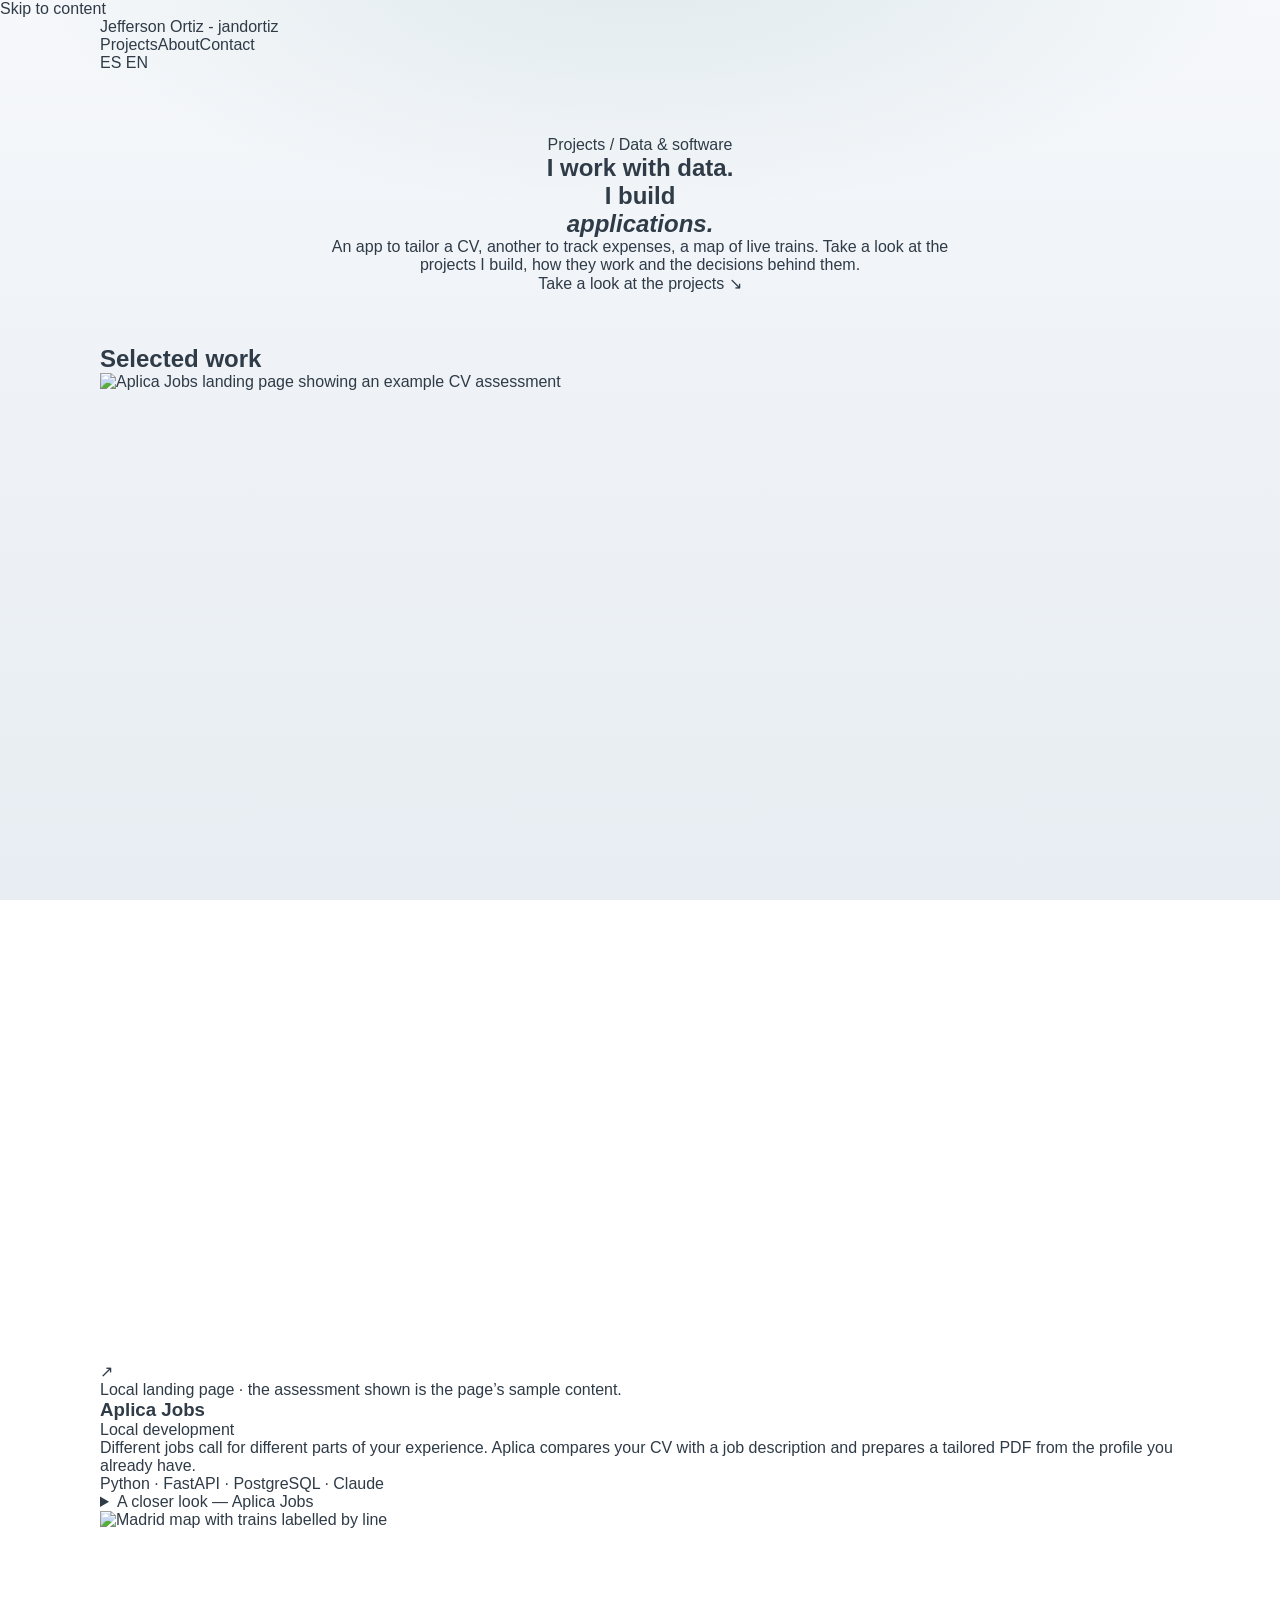
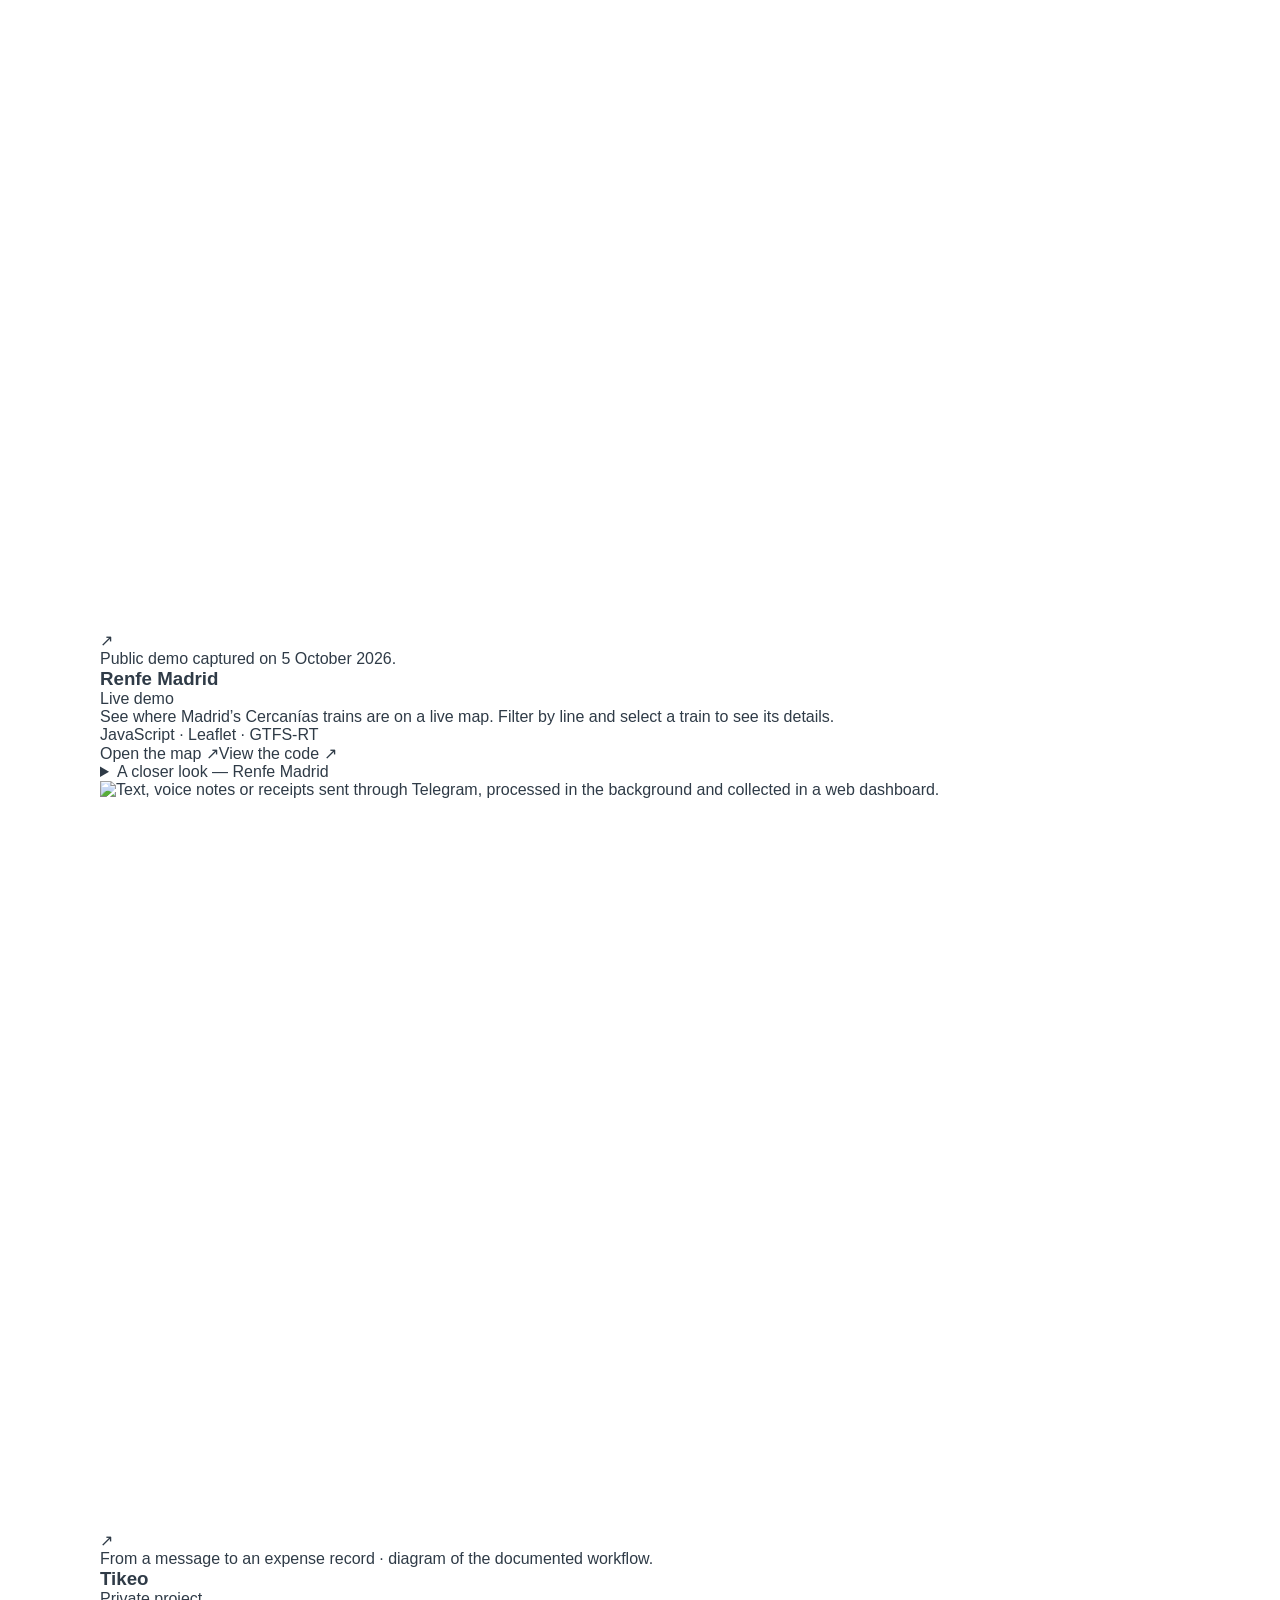
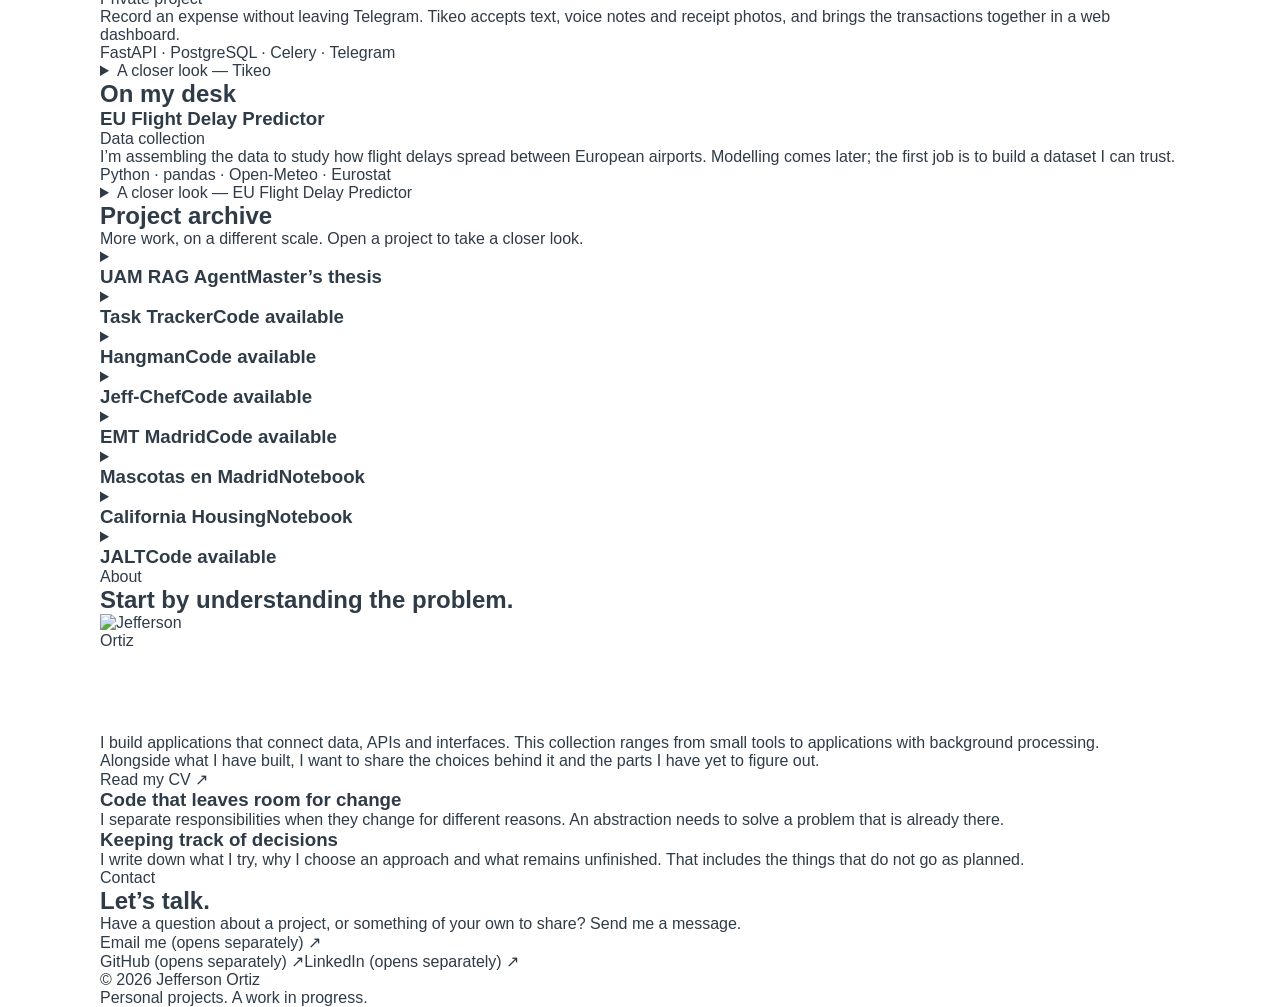
==== en/index.html @ cb9efd1f "feat: web page english version." ====
<!doctype html>
<!-- Generated by _portfolio/build.py. Edit _portfolio/content and templates. -->
<html lang="en" data-theme="light">
<head>
  <meta charset="utf-8">
  <meta name="viewport" content="width=device-width,initial-scale=1">
  <title>jandortiz — Data &amp; software</title>
  <meta name="description" content="Applications, data analysis and projects by Jefferson Ortiz. What they do, how they are built, and what is still in progress.">
  <link rel="canonical" href="https://jandortiz.com/en/">
  <link rel="alternate" hreflang="es" href="https://jandortiz.com/">
  <link rel="alternate" hreflang="en" href="https://jandortiz.com/en/">
  <link rel="alternate" hreflang="x-default" href="https://jandortiz.com/">
  <meta property="og:type" content="website">
  <meta property="og:site_name" content="Jefferson Ortiz">
  <meta property="og:title" content="Jefferson Ortiz — Data &amp; software">
  <meta property="og:description" content="Applications, data analysis and projects by Jefferson Ortiz. What they do, how they are built, and what is still in progress.">
  <meta property="og:url" content="https://jandortiz.com/en/">
  <meta property="og:locale" content="en_GB">
  <meta property="og:locale:alternate" content="es_ES">
  <meta property="og:image" content="https://jandortiz.com/imgs/social-preview.jpg">
  <meta property="og:image:width" content="1200">
  <meta property="og:image:height" content="630">
  <meta property="og:image:alt" content="Jefferson Ortiz — Data &amp; software">
  <meta name="twitter:card" content="summary_large_image">
  <script src="/js/theme.js"></script>
  <link rel="preload" href="/fonts/schibsted-grotesk-latin.woff2" as="font" type="font/woff2" crossorigin>
  <link rel="stylesheet" href="/css/styles.css">
  <link rel="icon" href="/imgs/favicon.svg" type="image/svg+xml">
  <script type="module" src="/js/main.js"></script>
</head>
<body id="top">
  <a class="skip-link" href="#main">Skip to content</a>
  <header class="site-header wrap">
    <a class="wordmark" href="/en/">Jefferson Ortiz <span class="wordmark-alias"><span class="wordmark-separator" aria-hidden="true">- </span>jandortiz</span></a>
    <nav class="site-nav" aria-label="Main navigation">
      <a href="#projects">Projects</a><a href="#about">About</a><a href="#contact">Contact</a>
    </nav>
    <div class="utilities">
      <nav class="language" aria-label="Language">
        <a href="/#top" lang="es" hreflang="es" aria-label="Español" data-language>ES</a>
        <a href="/en/#top" lang="en" hreflang="en" aria-label="English" aria-current="page">EN</a>
      </nav>
      <button class="theme-toggle" type="button" data-theme-toggle data-light-label="Switch to light mode" data-dark-label="Switch to dark mode" aria-label="Switch to dark mode" hidden>
        <svg class="moon" viewBox="0 0 24 24" fill="none" stroke="currentColor" stroke-width="1.5" aria-hidden="true"><path d="M20.5 14A9 9 0 0 1 10 3.5 9 9 0 1 0 20.5 14Z"/></svg>
        <svg class="sun" viewBox="0 0 24 24" fill="none" stroke="currentColor" stroke-width="1.5" aria-hidden="true"><circle cx="12" cy="12" r="4"/><path d="M12 2v2m0 16v2M2 12h2m16 0h2M5 5l1.5 1.5m11 11L19 19M5 19l1.5-1.5m11-11L19 5"/></svg>
      </button>
    </div>
  </header>
  <main id="main" class="wrap">
    <section class="hero" aria-labelledby="intro-title">
      <div><p class="eyebrow">Projects / Data &amp; software</p><h1 id="intro-title">I work with data.<br>I build<br><em>applications.</em></h1></div>
      <div class="hero-note"><p>An app to tailor a CV, another to track expenses, a map of live trains. Take a look at the projects I build, how they work and the decisions behind them.</p><a class="text-link" href="#projects">Take a look at the projects <span class="arrow" aria-hidden="true">↘</span></a></div>
    </section>
    <section id="projects" aria-labelledby="projects-title">
      <div class="section-bar">
        <h2 id="projects-title">Selected work</h2>
        <div class="filter-area">
          <div class="filters" data-filters role="group" aria-label="Filter projects" hidden>
<button type="button" data-filter="all" aria-pressed="true">All</button><button type="button" data-filter="data" aria-pressed="false">Data</button><button type="button" data-filter="apps" aria-pressed="false">Apps</button><button type="button" data-filter="ai" aria-pressed="false">AI</button>          </div>
          <span class="result-count" data-result-count data-singular="project" data-plural="projects" role="status" hidden></span>
        </div>
      </div>
      <div data-project-group class="project-grid">
<article class="project" id="aplica" data-project data-categories="apps ai">
  <figure>
    <a class="project-image" href="/imgs/projects/aplica.jpg" data-gallery data-alt="Aplica Jobs landing page showing an example CV assessment" data-caption="Local landing page · the assessment shown is the page’s sample content." aria-label="Enlarge image of Aplica Jobs">
      <img src="/imgs/projects/aplica.jpg" alt="Aplica Jobs landing page showing an example CV assessment" width="1440" height="989" fetchpriority="high" decoding="async">
      <span class="zoom-mark" aria-hidden="true">↗</span>
    </a>
    <figcaption>Local landing page · the assessment shown is the page’s sample content.</figcaption>
  </figure>
  <div class="project-copy">
    <div class="project-heading">
      <h3>Aplica Jobs</h3>
      <span class="status">Local development</span>
    </div>
    <p class="project-description">Different jobs call for different parts of your experience. Aplica compares your CV with a job description and prepares a tailored PDF from the profile you already have.</p>
    <p class="stack">Python · FastAPI · PostgreSQL · Claude</p>
    <details>
      <summary>A closer look<span class="sr-only"> — Aplica Jobs</span></summary>
      <h4>From job description to PDF</h4>
      <p>A saved profile carries over between applications. The app checks it against a job description, then uses Celery and ReportLab to generate the document in the background.</p>
      <h4>A deliberate choice</h4>
      <p>Code applies rules to the model’s assessment of the match. The final assessment is not left entirely to the language model.</p>
      <h4>Where it stands</h4>
      <p>It runs locally. Job descriptions are pasted as text, and there is no payment system or public demo yet. The images show the landing page and its examples, not a real application.</p>
      <a class="text-link" href="/imgs/projects/aplica-process.jpg" data-gallery data-alt="Landing page section explaining Aplica’s three steps" data-caption="How it works · a capture of the local landing page, not a backend run.">View another image <span aria-hidden="true">↗</span></a>
    </details>
  </div>
</article>
<article class="project" id="renfe" data-project data-categories="apps data">
  <figure>
    <a class="project-image" href="/imgs/projects/renfe.jpg" data-gallery data-alt="Madrid map with trains labelled by line" data-caption="Public demo captured on 5 October 2026." aria-label="Enlarge image of Renfe Madrid">
      <img src="/imgs/projects/renfe.jpg" alt="Madrid map with trains labelled by line" width="1280" height="720" loading="lazy" decoding="async">
      <span class="zoom-mark" aria-hidden="true">↗</span>
    </a>
    <figcaption>Public demo captured on 5 October 2026.</figcaption>
  </figure>
  <div class="project-copy">
    <div class="project-heading">
      <h3>Renfe Madrid</h3>
      <span class="status">Live demo</span>
    </div>
    <p class="project-description">See where Madrid’s Cercanías trains are on a live map. Filter by line and select a train to see its details.</p>
    <p class="stack">JavaScript · Leaflet · GTFS-RT</p>
    <div class="project-links">
<a href="https://renfe-madrid.jandortiz.com/" target="_blank" rel="noopener noreferrer">Open the map <span aria-hidden="true">↗</span></a><a href="https://github.com/jandortiz/renfe-trains-madrid" target="_blank" rel="noopener noreferrer">View the code <span aria-hidden="true">↗</span></a>    </div>
    <details>
      <summary>A closer look<span class="sr-only"> — Renfe Madrid</span></summary>
      <h4>From feed to map</h4>
      <p>RENFE’s data becomes markers on an OpenStreetMap map. Proxy functions sit between the browser and the train feeds.</p>
      <h4>What it depends on</h4>
      <p>The map relies on RENFE’s data service. It does not plan routes or replace the operator’s travel updates.</p>
    </details>
  </div>
</article>
<article class="project project--wide" id="tikeo" data-project data-categories="apps ai">
  <figure>
    <a class="project-image" href="/imgs/projects/tikeo-en.svg" data-gallery data-alt="Text, voice notes or receipts sent through Telegram, processed in the background and collected in a web dashboard." data-caption="From a message to an expense record · diagram of the documented workflow." aria-label="Enlarge image of Tikeo">
      <img src="/imgs/projects/tikeo-en.svg" alt="Text, voice notes or receipts sent through Telegram, processed in the background and collected in a web dashboard." width="1200" height="750" loading="lazy" decoding="async">
      <span class="zoom-mark" aria-hidden="true">↗</span>
    </a>
    <figcaption>From a message to an expense record · diagram of the documented workflow.</figcaption>
  </figure>
  <div class="project-copy">
    <div class="project-heading">
      <h3>Tikeo</h3>
      <span class="status">Private project</span>
    </div>
    <p class="project-description">Record an expense without leaving Telegram. Tikeo accepts text, voice notes and receipt photos, and brings the transactions together in a web dashboard.</p>
    <p class="stack">FastAPI · PostgreSQL · Celery · Telegram</p>
    <details>
      <summary>A closer look<span class="sr-only"> — Tikeo</span></summary>
      <h4>Different inputs, one record</h4>
      <p>Voice transcription and receipt reading run as background tasks. Transactions are stored in PostgreSQL and displayed in the dashboard.</p>
      <h4>Documented scope</h4>
      <p>The code is private. Expense recording and the dashboard are documented as implemented. Budgets, subscription detection and weekly reports were dropped from the scope.</p>
    </details>
  </div>
</article>
      </div>
      <section class="collection" data-project-group aria-labelledby="ongoing-title">
        <div class="section-bar"><h2 id="ongoing-title">On my desk</h2></div>
        <div class="collection-grid collection-grid--ongoing" >
<article class="project project--small" id="flight-delay" data-project data-categories="data ai">
  <div class="project-copy">
    <div class="project-heading">
      <h3>EU Flight Delay Predictor</h3>
      <span class="status">Data collection</span>
    </div>
    <p class="project-description">I’m assembling the data to study how flight delays spread between European airports. Modelling comes later; the first job is to build a dataset I can trust.</p>
    <p class="stack">Python · pandas · Open-Meteo · Eurostat</p>
    <details>
      <summary>A closer look<span class="sr-only"> — EU Flight Delay Predictor</span></summary>
      <h4>What exists today</h4>
      <p>Weather and passenger data are available, with validation still in progress. The flight data has not been acquired yet.</p>
      <h4>The question ahead</h4>
      <p>The aim is to compare tabular models with a Transformer that can use the context of other flights. There is no trained model, API or dashboard yet.</p>
    </details>
  </div>
</article>
        </div>
      </section>
      <section class="collection" data-project-group aria-labelledby="other-title">
        <div class="section-bar"><h2 id="other-title">Project archive</h2></div>
<p class="archive-intro">More work, on a different scale. Open a project to take a closer look.</p>        <div class="archive-list" data-archive>
<article class="project archive-project" id="uam-rag" data-project data-archive-project data-categories="ai data">
  <details>
    <summary><h3><span data-project-name>UAM RAG Agent</span><span class="status">Master’s thesis</span></h3></summary>
    <div class="archive-content">
      <p class="project-description">A way to ask questions about course material without opening every document. For my master’s thesis, I connected vector search to a language model.</p>
      <p class="stack">LlamaIndex · MongoDB · Groq · Streamlit</p>
      <div class="project-links"><a href="https://github.com/jandortiz/uam-rag-agent" target="_blank" rel="noopener noreferrer">Explore the repository <span aria-hidden="true">↗</span><span class="sr-only"> (opens separately)</span></a></div>
<h4>Giving the answer some context</h4><p>The question becomes a vector. MongoDB retrieves ten excerpts from the course materials, and Groq uses them as context for the answer.</p><h4>What you can inspect</h4><p>The repository includes the implementation and the Streamlit interface. The hosted demo failed to start when checked on 5 October 2026, so I have included a diagram and linked to the code.</p><a class="text-link" href="/imgs/projects/rag-en.svg" data-gallery data-alt="A question, ten excerpts retrieved from MongoDB, and an answer from Groq" data-caption="Diagram based on the code · not an application screenshot.">View project image <span aria-hidden="true">↗</span></a>    </div>
  </details>
</article>
<article class="project archive-project" id="task-tracker" data-project data-archive-project data-categories="apps">
  <details>
    <summary><h3><span data-project-name>Task Tracker</span><span class="status">Code available</span></h3></summary>
    <div class="archive-content">
      <p class="project-description">An annual grid for marking the days you complete a task. Each account stores its progress in a database, so it can be opened on another device.</p>
      <p class="stack">FastAPI · PostgreSQL · JavaScript</p>
      <div class="project-links"><a href="https://github.com/jandortiz/task-tracker" target="_blank" rel="noopener noreferrer">View the code <span aria-hidden="true">↗</span><span class="sr-only"> (opens separately)</span></a></div>
<h4>Where progress lives</h4><p>The browser displays the grid, while FastAPI and PostgreSQL store progress for each account. Progress can also be exported and imported as JSON.</p><h4>Current access</h4><p>The former Railway demo is unavailable. The repository is linked so you can inspect the project.</p>    </div>
  </details>
</article>
<article class="project archive-project" id="hangman" data-project data-archive-project data-categories="apps">
  <details>
    <summary><h3><span data-project-name>Hangman</span><span class="status">Code available</span></h3></summary>
    <div class="archive-content">
      <p class="project-description">A familiar game with English words and dictionary definitions as clues. A small project connecting game logic to an API.</p>
      <p class="stack">Python · FastAPI · JavaScript</p>
      <div class="project-links"><a href="https://github.com/jandortiz/the-hangman-game" target="_blank" rel="noopener noreferrer">View the project <span aria-hidden="true">↗</span><span class="sr-only"> (opens separately)</span></a></div>
<h4>When the dictionary is unavailable</h4><p>External services supply the words and definitions. A local fallback list allows a game to start when those services are unavailable.</p><h4>What is available</h4><p>The repository includes the backend, interface and tests for the game logic.</p>    </div>
  </details>
</article>
<article class="project archive-project" id="jeff-chef" data-project data-archive-project data-categories="apps ai">
  <details>
    <summary><h3><span data-project-name>Jeff-Chef</span><span class="status">Code available</span></h3></summary>
    <div class="archive-content">
      <p class="project-description">Start with the ingredients you have and get a Spanish recipe suggestion. The interface collects the list, and an AWS function sends it to the model.</p>
      <p class="stack">React · AWS Lambda · OpenAI</p>
      <div class="project-links"><a href="https://github.com/jandortiz/Jeff-Chef" target="_blank" rel="noopener noreferrer">View the project <span aria-hidden="true">↗</span><span class="sr-only"> (opens separately)</span></a></div>
<h4>The integration</h4><p>React handles the ingredient list and displays the recipe. An AWS Lambda function calls OpenAI separately from the code delivered to the browser.</p><h4>What to expect</h4><p>The recipe depends on the model’s response. The project shows how the interface, AWS function and OpenAI fit together.</p>    </div>
  </details>
</article>
<article class="project archive-project" id="emt-madrid" data-project data-archive-project data-categories="apps data">
  <details>
    <summary><h3><span data-project-name>EMT Madrid</span><span class="status">Code available</span></h3></summary>
    <div class="archive-content">
      <p class="project-description">Another view of Madrid’s transport network: BiciMAD stations and bus stops on a map.</p>
      <p class="stack">Python · JavaScript · Leaflet</p>
      <div class="project-links"><a href="https://github.com/jandortiz/EMT-Madrid-Webapp" target="_blank" rel="noopener noreferrer">Explore the code <span aria-hidden="true">↗</span><span class="sr-only"> (opens separately)</span></a></div>
<h4>The work</h4><p>An exploration of transport data through heatmaps and information attached to stations and stops. The code shows how the data connects to the visualisation.</p><h4>Where the link goes</h4><p>The link opens the repository. No live service is offered here.</p>    </div>
  </details>
</article>
<article class="project archive-project" id="mascotas-madrid" data-project data-archive-project data-categories="data">
  <details>
    <summary><h3><span data-project-name>Mascotas en Madrid</span><span class="status">Notebook</span></h3></summary>
    <div class="archive-content">
      <p class="project-description">An exploratory analysis of pet census data and dog areas across Madrid’s districts. The notebook contains the charts and the steps behind the analysis.</p>
      <p class="stack">pandas · Seaborn · Matplotlib</p>
      <div class="project-links"><a href="https://www.kaggle.com/code/jeffersongarciaor/eda-mascotas-de-compa-a-madrid" target="_blank" rel="noopener noreferrer">Read the notebook <span aria-hidden="true">↗</span><span class="sr-only"> (opens separately)</span></a></div>
<h4>Scope</h4><p>This is descriptive data exploration, not a predictive model or a web application.</p>    </div>
  </details>
</article>
<article class="project archive-project" id="california-housing" data-project data-archive-project data-categories="data">
  <details>
    <summary><h3><span data-project-name>California Housing</span><span class="status">Notebook</span></h3></summary>
    <div class="archive-content">
      <p class="project-description">A clustering exercise using California housing data: grouping observations and looking at what they have in common.</p>
      <p class="stack">pandas · NumPy · scikit-learn</p>
      <div class="project-links"><a href="https://www.kaggle.com/code/jeffersongarciaor/californiahousingclustering" target="_blank" rel="noopener noreferrer">Read the notebook <span aria-hidden="true">↗</span><span class="sr-only"> (opens separately)</span></a></div>
<h4>Scope</h4><p>The analysis is in the notebook. Its clusters are the output of a segmentation method, not a property valuation.</p>    </div>
  </details>
</article>
<article class="project archive-project" id="jalt" data-project data-archive-project data-categories="apps">
  <details>
    <summary><h3><span data-project-name>JALT</span><span class="status">Code available</span></h3></summary>
    <div class="archive-content">
      <p class="project-description">A small sales lead tracking project built with HTML, CSS and JavaScript.</p>
      <p class="stack">HTML · CSS · JavaScript</p>
      <div class="project-links"><a href="https://github.com/jandortiz/jalt-Just-Another-Leads-Tracker" target="_blank" rel="noopener noreferrer">View the code <span aria-hidden="true">↗</span><span class="sr-only"> (opens separately)</span></a></div>
<h4>A small scope</h4><p>The repository contains the lead tracking interface: a small, self-contained HTML, CSS and JavaScript project.</p>    </div>
  </details>
</article>
        </div>
        <nav class="pagination" data-pagination data-page-size="6" data-label="Page {page} of {pages}" aria-label="Archive pages" hidden>
          <button type="button" data-page-previous>Previous</button>
          <div><span data-page-status role="status"></span><select data-page-select aria-label="Go to page"></select></div>
          <button type="button" data-page-next>Next</button>
        </nav>
      </section>
      <p data-empty class="empty" hidden>There are no projects in this category.</p>
    </section>
    <section class="about" id="about" aria-labelledby="about-title">
      <div><p class="eyebrow">About</p><h2 id="about-title">Start by understanding the problem.</h2><img class="about-photo" src="/imgs/portrait.jpg" alt="Jefferson Ortiz" width="104" height="120" loading="lazy"></div>
      <div class="about-copy">
<p>I build applications that connect data, APIs and interfaces. This collection ranges from small tools to applications with background processing.</p><p>Alongside what I have built, I want to share the choices behind it and the parts I have yet to figure out.</p>        <a class="text-link" href="https://github.com/jandortiz/curriculum-vitae/blob/curriculum-vitae-pdf/cv-jefferson-ortiz.pdf" target="_blank" rel="noopener noreferrer">Read my CV <span aria-hidden="true">↗</span></a>
        <div class="work-notes"><div><h3>Code that leaves room for change</h3><p>I separate responsibilities when they change for different reasons. An abstraction needs to solve a problem that is already there.</p></div><div><h3>Keeping track of decisions</h3><p>I write down what I try, why I choose an approach and what remains unfinished. That includes the things that do not go as planned.</p></div></div>
      </div>
    </section>
    <section class="contact" id="contact" aria-labelledby="contact-title">
      <div class="contact-copy"><p class="eyebrow">Contact</p><h2 id="contact-title">Let’s talk.</h2><p>Have a question about a project, or something of your own to share? Send me a message.</p></div>
      <div class="contact-links">
        <a class="contact-email" href="mailto:jandortiz1890@gmail.com" target="_blank" rel="noopener noreferrer">Email me<span class="sr-only"> (opens separately)</span> <span aria-hidden="true">↗</span></a>
        <div class="contact-profiles"><a href="https://github.com/jandortiz" target="_blank" rel="noopener noreferrer">GitHub<span class="sr-only"> (opens separately)</span> <span aria-hidden="true">↗</span></a><a href="https://www.linkedin.com/in/jandortiz/" target="_blank" rel="noopener noreferrer">LinkedIn<span class="sr-only"> (opens separately)</span> <span aria-hidden="true">↗</span></a></div>
      </div>
    </section>
  </main>
  <footer class="site-footer wrap"><p>© 2026 Jefferson Ortiz</p><p>Personal projects. A work in progress.</p></footer>
  <dialog class="viewer" data-viewer aria-labelledby="viewer-title">
    <div class="viewer-head"><h2 id="viewer-title" data-viewer-title></h2><button type="button" data-close aria-label="Close image viewer">Close <span aria-hidden="true">×</span></button></div>
    <figure><img class="viewer-image" data-viewer-image alt=""><figcaption data-viewer-caption></figcaption></figure>
    <div class="viewer-controls"><span class="viewer-counter" data-viewer-counter role="status"></span><div class="viewer-navigation" data-viewer-navigation><button type="button" data-previous aria-label="Previous image">←</button><button type="button" data-next aria-label="Next image">→</button></div></div>
  </dialog>
</body>
</html>
---- css/styles.css ----
/* ============================================================
   Design tokens (ver handoff "Degradado sutil" — variante 2a)
   ============================================================ */
:root {
  /* Texto */
  --color-text: #2f3b47;
  --color-text-secondary: #54606c;
  --color-text-tertiary: #5f6b78;
  --color-text-muted: #7a8592;
  --color-text-faint: #8894a1;

  /* Acento (verde/teal) */
  --color-accent: #4a8a86;
  --color-accent-dark: #3a6d6a;
  --highlight-strong: rgba(74, 138, 134, 0.30);
  --highlight-soft: rgba(74, 138, 134, 0.24);

  /* Superficies y bordes */
  --color-card-bg: #f2f5f8;
  --color-card-border: #dbe2e9;
  --color-card-border-hover: #cdd6df;
  --color-footer-bg: #e1e6ec;
  --color-border: #d5dce3;
  --color-border-strong: #cbd4dd;
  --color-avatar-bg: #dde3ea;

  /* Botones */
  --color-btn-dark: #2f3b47;
  --color-btn-dark-hover: #262f38;
  --color-btn-dark-text: #eef2f6;

  /* Fondo degradado global */
  --bg-gradient:
    radial-gradient(900px 400px at 50% -80px, rgba(74, 138, 134, 0.15), rgba(74, 138, 134, 0) 72%),
    linear-gradient(180deg, #f6f8fb 0%, #eef2f6 46%, #e7edf2 100%);

  /* Tipografías */
  --font-heading: "Space Grotesk", sans-serif;
  --font-body: "DM Sans", sans-serif;
  --font-mono: "JetBrains Mono", monospace;

  /* Radios */
  --radius-card: 12px;
  --radius-btn: 9px;
  --radius-pill: 20px;

  /* Sombras */
  --shadow-avatar: 0 0 0 6px rgba(255, 255, 255, 0.55), 0 6px 20px rgba(40, 55, 70, 0.12);
  --shadow-card-hover: 0 8px 24px rgba(40, 55, 70, 0.10);

  --transition: 0.25s ease;
}


/* ========================
   Reset y base
   ======================== */
*, *::before, *::after {
  box-sizing: border-box;
  margin: 0;
  padding: 0;
}

html {
  scroll-behavior: smooth;
}

body {
  font-family: var(--font-body);
  color: var(--color-text);
  -webkit-font-smoothing: antialiased;
  min-height: 100vh;
  background: var(--bg-gradient);
  background-attachment: fixed;
}

a {
  text-decoration: none;
  color: inherit;
  transition: color var(--transition);
}

img {
  display: block;
}

/* Contenedor central */
.wrap {
  max-width: 1080px;
  margin: 0 auto;
}

/* Resaltado tipo marcador suave */
.mark {
  background: linear-gradient(transparent 62%, var(--highlight-strong) 0);
  padding: 0 0.12em;
}

.mark--soft {
  background: linear-gradient(transparent 64%, var(--highlight-soft) 0);
  padding: 0;
}


/* ========================
   Navbar
   ======================== */
.navbar {
  display: flex;
  align-items: center;
  justify-content: space-between;
  padding: 26px 48px;
}

.logo {
  font-family: var(--font-heading);
  font-weight: 700;
  font-size: 20px;
  color: var(--color-text);
}

.logo-suffix {
  color: var(--color-accent);
}

.nav-links {
  list-style: none;
  display: flex;
  gap: 30px;
  font-size: 15px;
}

.nav-links a {
  color: var(--color-text-tertiary);
}

.nav-links a:hover {
  color: var(--color-text);
}


/* ========================
   Hero
   ======================== */
.hero {
  max-width: 720px;
  margin: 0 auto;
  padding: 64px 48px 52px;
  text-align: center;
}

.hero-avatar {
  width: 92px;
  height: 92px;
  border-radius: 50%;
  overflow: hidden;
  margin: 0 auto 24px;
  background: var(--color-avatar-bg);
  box-shadow: var(--shadow-avatar);
}

.hero-avatar img {
  width: 100%;
  height: 100%;
  object-fit: cover;
}

.hero-kicker {
  font-family: var(--font-mono);
  font-size: 12px;
  letter-spacing: 0.18em;
  color: var(--color-accent);
  margin-bottom: 16px;
}

.hero-title {
  font-family: var(--font-heading);
  font-weight: 700;
  font-size: 52px;
  line-height: 1.05;
  letter-spacing: -0.02em;
  margin-bottom: 8px;
}

.hero-handle {
  font-family: var(--font-mono);
  font-size: 14px;
  color: var(--color-accent);
  margin-bottom: 20px;
}

.hero-text {
  font-size: 18px;
  line-height: 1.6;
  color: var(--color-text-secondary);
  max-width: 560px;
  margin: 0 auto 30px;
}

.hero-actions {
  display: flex;
  gap: 14px;
  justify-content: center;
  flex-wrap: wrap;
}

/* Botones */
.btn {
  display: inline-block;
  font-size: 15px;
  padding: 12px 26px;
  border-radius: var(--radius-btn);
  transition: background-color var(--transition);
}

.btn--primary {
  background: var(--color-btn-dark);
  color: var(--color-btn-dark-text);
}

.btn--primary:hover {
  background: var(--color-btn-dark-hover);
}


/* ========================
   Chips de stack (skills)
   ======================== */
.skills {
  display: flex;
  gap: 10px;
  justify-content: center;
  flex-wrap: wrap;
  padding: 0 48px 8px;
}

.chip {
  font-family: var(--font-mono);
  font-size: 12.5px;
  padding: 8px 16px;
  border-radius: var(--radius-pill);
  background: rgba(255, 255, 255, 0.7);
  border: 1px solid var(--color-border);
  color: var(--color-text-secondary);
}

.chip--featured {
  background: rgba(74, 138, 134, 0.10);
  border-color: rgba(74, 138, 134, 0.35);
  color: var(--color-accent-dark);
}


/* ========================
   Proyectos (carrusel)
   ======================== */
.projects {
  padding: 36px 48px 60px;
}

.projects-header {
  display: flex;
  align-items: baseline;
  justify-content: space-between;
  gap: 16px;
  margin-bottom: 20px;
}

.projects-header h2 {
  font-family: var(--font-heading);
  font-weight: 500;
  font-size: 22px;
  margin-bottom: 4px;
}

.projects-subtitle {
  font-size: 14px;
  color: var(--color-text-muted);
}

.projects-hint {
  font-family: var(--font-mono);
  font-size: 12px;
  color: var(--color-text-faint);
  white-space: nowrap;
}

/* Pista horizontal con scroll-snap */
.carousel {
  display: flex;
  gap: 20px;
  overflow-x: auto;
  padding: 2px 2px 18px;
  scroll-snap-type: x mandatory;
  -webkit-overflow-scrolling: touch;
  scrollbar-color: rgba(74, 138, 134, 0.35) transparent;
}

.carousel::-webkit-scrollbar {
  height: 10px;
}

.carousel::-webkit-scrollbar-thumb {
  background: rgba(74, 138, 134, 0.35);
  border-radius: var(--radius-pill);
}

/* Tarjeta de proyecto (toda la tarjeta es un enlace) */
.project-card {
  flex: 0 0 300px;
  scroll-snap-align: start;
  display: block;
  background: var(--color-card-bg);
  border: 1px solid var(--color-card-border);
  border-radius: var(--radius-card);
  padding: 24px;
  transition: box-shadow var(--transition), border-color var(--transition);
}

.project-card:hover {
  box-shadow: var(--shadow-card-hover);
  border-color: var(--color-card-border-hover);
}

.card-tag {
  font-family: var(--font-mono);
  font-size: 11px;
  color: var(--color-accent);
  margin-bottom: 14px;
}

.card-title {
  font-family: var(--font-heading);
  font-weight: 500;
  font-size: 17px;
  margin-bottom: 8px;
}

.card-desc {
  font-size: 13.5px;
  line-height: 1.55;
  color: var(--color-text-tertiary);
  margin-bottom: 16px;
}

.card-stack {
  font-family: var(--font-mono);
  font-size: 11px;
  color: var(--color-text-faint);
}


/* ========================
   Footer
   ======================== */
.footer {
  background: var(--color-footer-bg);
  border-top: 1px solid var(--color-border);
}

.footer-content {
  display: flex;
  align-items: center;
  justify-content: center;
  gap: 16px;
  flex-wrap: wrap;
  padding: 36px 48px;
}

.footer-icon {
  width: 22px;
  height: 22px;
  opacity: 0.65;
  transition: opacity var(--transition);
}

.footer-content a:hover .footer-icon {
  opacity: 1;
}


/* ========================
   Responsive
   ======================== */
@media (max-width: 720px) {
  .navbar {
    padding: 20px 24px;
  }

  .nav-links {
    gap: 18px;
    font-size: 14px;
  }

  .hero {
    padding: 48px 24px 40px;
  }

  .hero-title {
    font-size: 36px;
  }

  .skills {
    padding: 0 24px 8px;
  }

  .projects {
    padding: 28px 24px 48px;
  }

  .footer-content {
    padding: 28px 24px;
  }
}
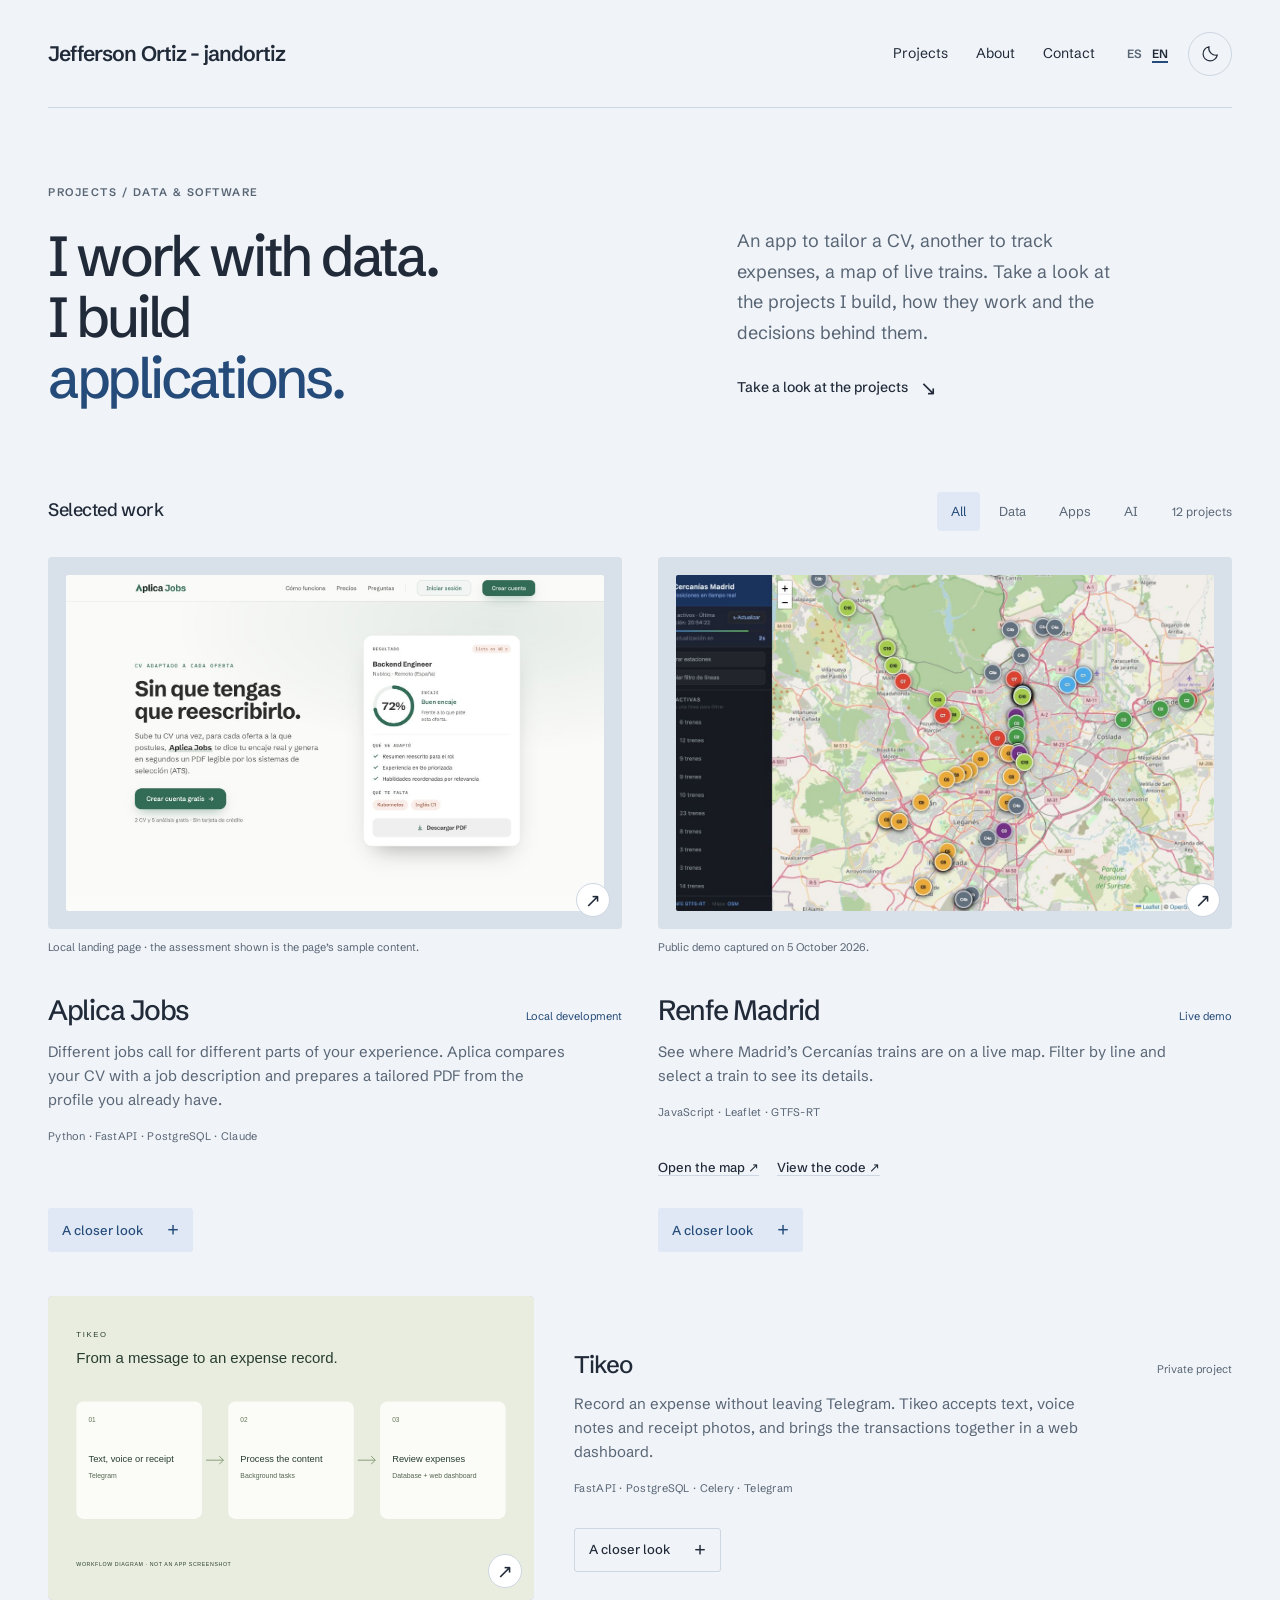
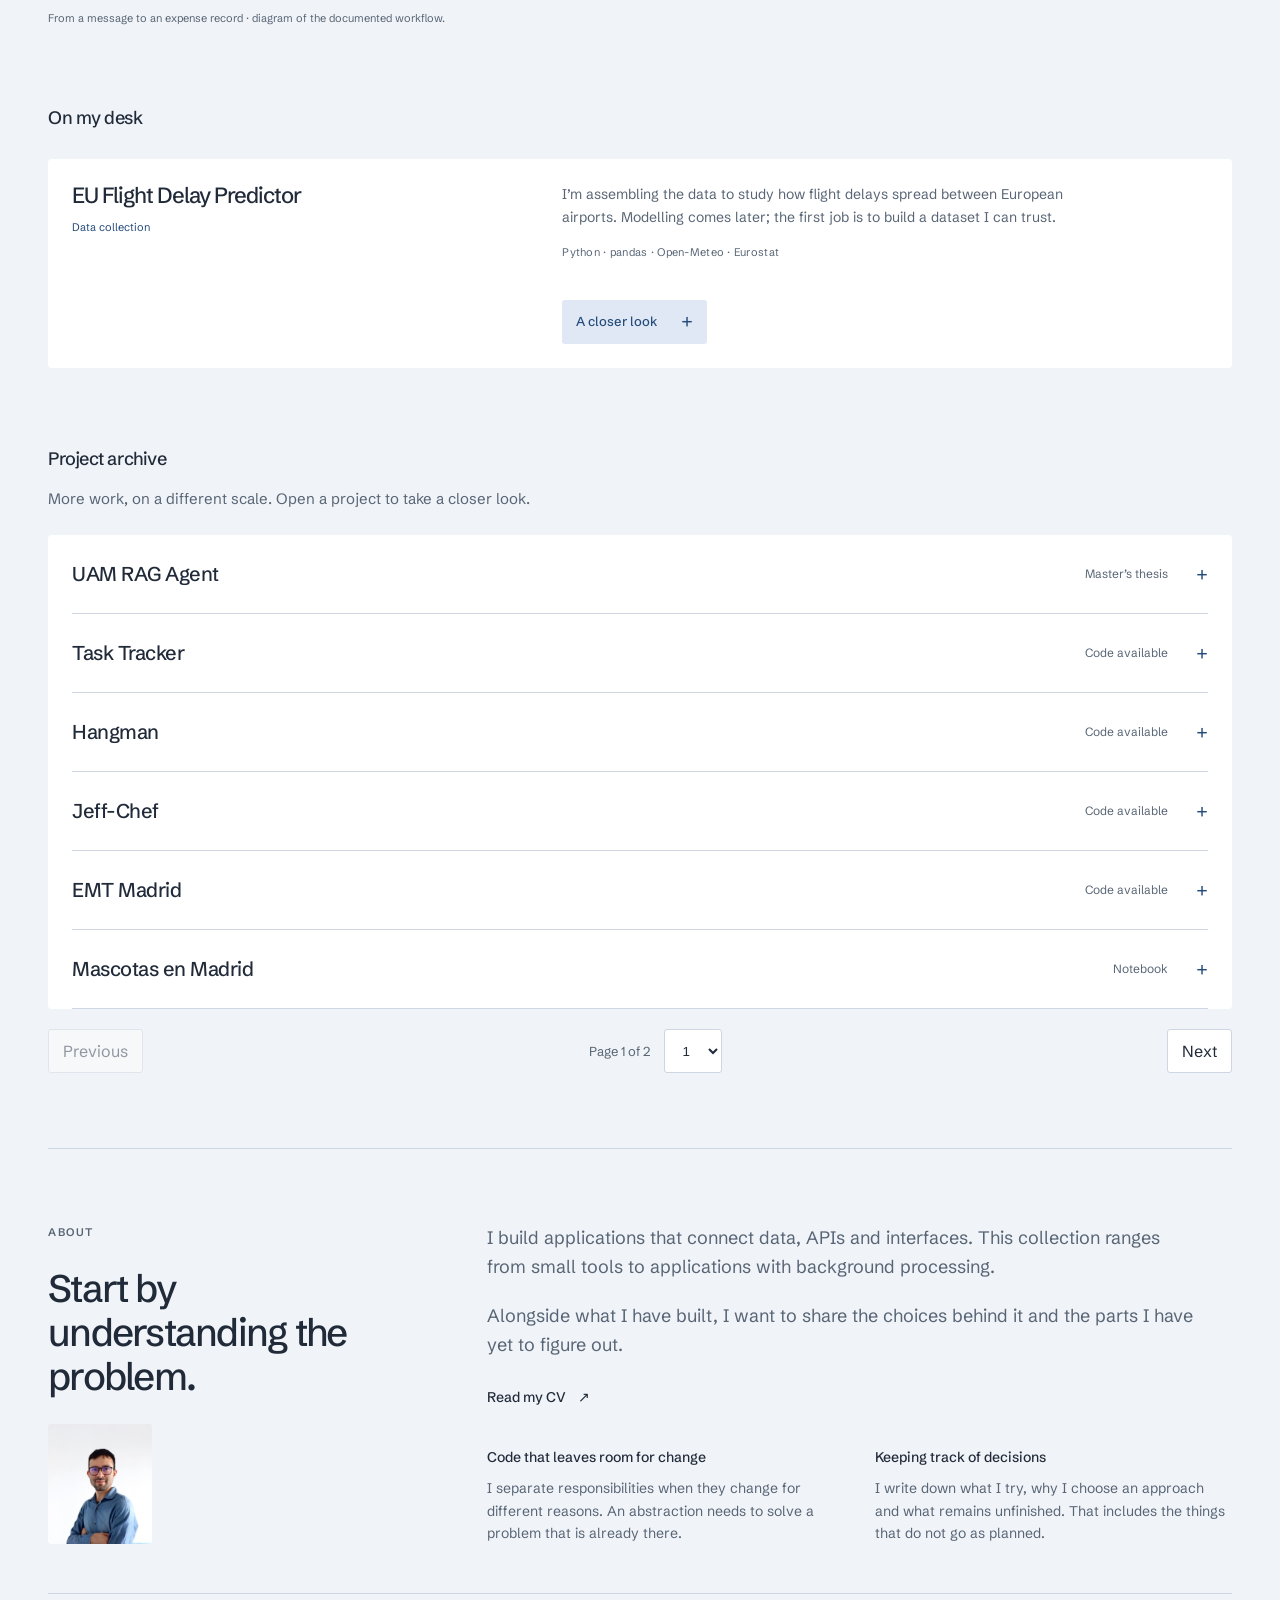
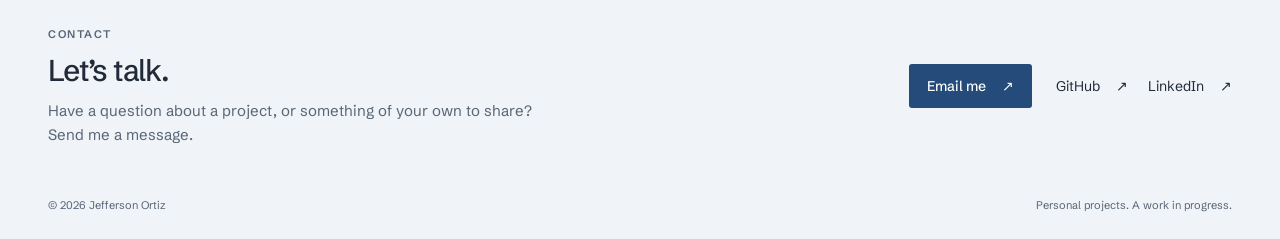
==== commit 118c3917: "feat: update the aplica-jobs link, english version." ====
--- a/en/index.html
+++ b/en/index.html
@@ -63,7 +63,7 @@
       <div data-project-group class="project-grid">
 <article class="project" id="aplica" data-project data-categories="apps ai">
   <figure>
-    <a class="project-image" href="/imgs/projects/aplica.jpg" data-gallery data-alt="Aplica Jobs landing page showing an example CV assessment" data-caption="Local landing page · the assessment shown is the page’s sample content." aria-label="Enlarge image of Aplica Jobs">
+    <a class="project-image" href="https://aplicajobs.es" target="_blank" rel="noopener noreferrer" aria-label="Visit the Aplica Jobs website (opens separately)">
       <img src="/imgs/projects/aplica.jpg" alt="Aplica Jobs landing page showing an example CV assessment" width="1440" height="989" fetchpriority="high" decoding="async">
       <span class="zoom-mark" aria-hidden="true">↗</span>
     </a>
@@ -84,6 +84,7 @@
       <p>Code applies rules to the model’s assessment of the match. The final assessment is not left entirely to the language model.</p>
       <h4>Where it stands</h4>
       <p>It runs locally. Job descriptions are pasted as text, and there is no payment system or public demo yet. The images show the landing page and its examples, not a real application.</p>
+      <a class="text-link" href="/imgs/projects/aplica.jpg" data-gallery data-alt="Aplica Jobs landing page showing an example CV assessment" data-caption="Local landing page · the assessment shown is the page’s sample content.">View project image <span aria-hidden="true">↗</span></a>
       <a class="text-link" href="/imgs/projects/aplica-process.jpg" data-gallery data-alt="Landing page section explaining Aplica’s three steps" data-caption="How it works · a capture of the local landing page, not a backend run.">View another image <span aria-hidden="true">↗</span></a>
     </details>
   </div>
--- a/css/styles.css
+++ b/css/styles.css
@@ -1,414 +1,248 @@
-/* ============================================================
-   Design tokens (ver handoff "Degradado sutil" — variante 2a)
-   ============================================================ */
+/* Shared geometry; theme tokens are the only source of interface colours. */
 :root {
-  /* Texto */
-  --color-text: #2f3b47;
-  --color-text-secondary: #54606c;
-  --color-text-tertiary: #5f6b78;
-  --color-text-muted: #7a8592;
-  --color-text-faint: #8894a1;
+  color-scheme: light;
+  --bg: #f0f3f7;
+  --surface: #ffffff;
+  --text: #202a39;
+  --muted: #586575;
+  --line: #cdd6e1;
+  --accent: #244b79;
+  --accent-soft: #dfe8f4;
+  --image-surface: #d8e0ea;
+  --overlay: #10181ce8;
+  --font: 'Portfolio Sans', 'Helvetica Neue', Arial, sans-serif;
+}
+:root[data-theme="dark"] {
+  color-scheme: dark;
+  --bg: #151e2b;
+  --surface: #202c3d;
+  --text: #edf3fb;
+  --muted: #b1c1d5;
+  --line: #3c4f68;
+  --accent: #9cbfed;
+  --accent-soft: #273e5c;
+  --image-surface: #29384d;
+}
+@font-face { font-family: 'Portfolio Sans'; src: url('/fonts/schibsted-grotesk-latin.woff2') format('woff2'); font-style: normal; font-weight: 400 800; font-display: swap; }
+* { box-sizing: border-box; }
+html { scroll-behavior: smooth; scroll-padding-top: 1.5rem; }
+body { margin: 0; background: var(--bg); color: var(--text); font-family: var(--font); line-height: 1.6; }
+button, input { font: inherit; }
+button, a { -webkit-tap-highlight-color: transparent; }
+a { color: inherit; text-underline-offset: .25em; }
+button { cursor: pointer; }
+img { display: block; max-width: 100%; }
+[hidden] { display: none !important; }
+:focus-visible { outline: 3px solid var(--accent); outline-offset: 5px; }
+::selection { background: var(--accent); color: var(--bg); }
+.wrap { width: min(1240px, calc(100% - 96px)); margin-inline: auto; }
+.sr-only { position: absolute; width: 1px; height: 1px; padding: 0; overflow: hidden; clip-path: inset(50%); white-space: nowrap; }
+.skip-link { position: fixed; top: -100px; left: 20px; z-index: 10; background: var(--surface); padding: 12px 20px; }
+.skip-link:focus { top: 12px; }
+.site-header { display: flex; align-items: center; gap: 32px; min-height: 108px; border-bottom: 1px solid var(--line); }
+.wordmark { font-size: 21px; font-weight: 600; letter-spacing: -.045em; text-decoration: none; margin-right: auto; white-space: nowrap; }
+.site-nav { display: flex; align-items: center; gap: 28px; }
+.site-nav a { text-decoration: none; font-size: 14px; }
+.site-nav a:hover, .text-link:hover { color: var(--accent); }
+.utilities { display: flex; align-items: center; gap: 20px; }
+.language { display: flex; gap: 10px; font-size: 12px; font-weight: 600; }
+.language a { text-decoration: none; color: var(--muted); padding-block: 12px; }
+.language [aria-current] { color: var(--text); text-decoration: underline; text-decoration-color: var(--accent); text-decoration-thickness: 2px; }
+.theme-toggle { background: none; color: var(--text); border: 1px solid var(--line); border-radius: 50%; width: 44px; height: 44px; display: grid; place-items: center; }
+.theme-toggle svg { width: 19px; height: 19px; }
+.sun, [data-theme="dark"] .moon { display: none; }
+[data-theme="dark"] .sun { display: block; }
+.hero { padding-block: 76px 70px; display: grid; grid-template-columns: 1.25fr 1fr; gap: 70px; align-items: end; }
+.eyebrow { margin: 0 0 24px; font-size: 11px; font-weight: 600; letter-spacing: .14em; text-transform: uppercase; color: var(--muted); }
+h1 { margin: 0; font-size: clamp(42px, 4.4vw, 66px); line-height: 1.09; font-weight: 500; letter-spacing: -.058em; }
+h1 em { color: var(--accent); font-style: normal; }
+.hero-note { max-width: 390px; padding-bottom: 5px; }
+.hero-note p { font-size: 18px; line-height: 1.7; margin: 0 0 22px; color: var(--muted); }
+.text-link { font-size: 14px; font-weight: 500; text-decoration: none; display: inline-flex; align-items: center; gap: 12px; padding-block: 6px; }
+.arrow { display: inline-block; font-size: 20px; line-height: 1; }
+.section-bar { padding-top: 12px; display: flex; justify-content: space-between; gap: 24px; align-items: baseline; margin-bottom: 26px; }
+.section-bar h2 { font-size: 18px; letter-spacing: -.025em; font-weight: 500; margin: 0; }
+.filter-area { display: flex; gap: 20px; align-items: center; flex-wrap: wrap; }
+.filters { display: flex; gap: 5px; flex-wrap: wrap; }
+.filters button { border: 0; background: transparent; color: var(--muted); font-size: 13px; padding: 9px 14px; border-radius: 4px; }
+.filters button[aria-pressed="true"] { background: var(--accent-soft); color: var(--accent); }
+.result-count { color: var(--muted); font-size: 12px; white-space: nowrap; }
+.project-grid { display: grid; grid-template-columns: 1fr 1fr; gap: 44px 36px; align-items: stretch; }
+.project-grid > .project { padding: 0; }
+.project-grid > .project--wide { padding: 0; }
+.project-grid > .project:not(.project--wide) { display: flex; flex-direction: column; }
+.project-grid > .project:not(.project--wide) .project-copy { display: flex; flex-direction: column; flex: 1; }
+.project-grid > .project:not(.project--wide) details { margin-top: auto; }
+.project-grid > .project:not(.project--wide) figcaption { min-height: 3.2em; }
+/* A filter can leave just one of the paired cards; give it a complete row. */
+.project-grid:has(> .project:not(.project--wide)[hidden]) > .project:not([hidden]):not(.project--wide) { grid-column: 1 / -1; display: grid; grid-template-columns: 1fr 1fr; gap: 32px; align-items: center; }
+.project { min-width: 0; scroll-margin-top: 28px; }
+.project figure { margin: 0; }
+.project-image { display: block; background: var(--image-surface); padding: 18px; overflow: hidden; border-radius: 4px; position: relative; }
+.project-image img { width: 100%; height: auto; aspect-ratio: 16/10; object-fit: cover; object-position: top; border-radius: 2px; transition: transform .25s ease; }
+.project-image:hover img { transform: scale(1.018); }
+.zoom-mark { position: absolute; bottom: 12px; right: 12px; background: var(--surface); color: var(--text); border: 1px solid var(--line); border-radius: 50%; width: 34px; height: 34px; display: grid; place-items: center; font-size: 19px; }
+figcaption { font-size: 11px; color: var(--muted); margin-top: 10px; }
+.project-heading { display: flex; justify-content: space-between; align-items: baseline; gap: 16px; margin-top: 20px; }
+.project h3 { margin: 0; font-size: 28px; line-height: 1.2; letter-spacing: -.045em; font-weight: 500; }
+.status { color: var(--accent); font-size: 11px; line-height: 1.4; text-align: right; }
+.project-description { color: var(--muted); font-size: 15px; margin: 12px 0 16px; max-width: 58ch; }
+.stack { font-size: 11px; color: var(--muted); margin: 0 0 18px; letter-spacing: .025em; }
+.project-links { display: flex; flex-wrap: wrap; gap: 18px; margin-block: 12px; }
+.project-links a { font-size: 13px; font-weight: 500; text-decoration: underline; text-decoration-color: var(--line); padding-block: 6px; }
+.project-links a:hover { color: var(--accent); border-color: var(--accent); }
+.project details { padding-top: 12px; margin-top: 8px; }
+.project summary { cursor: pointer; padding: 10px 14px; min-height: 44px; width: fit-content; border-radius: 3px; background: var(--accent-soft); color: var(--accent); font-size: 13px; font-weight: 500; list-style: none; display: flex; align-items: center; gap: 24px; }
+.project details[open] summary { margin-bottom: 20px; }
+.project summary::-webkit-details-marker { display: none; }
+.project summary::after { content: '+'; font-size: 19px; font-weight: 400; line-height: 1; }
+.project details[open] summary::after { content: '−'; }
+.project details p { color: var(--muted); font-size: 14px; margin: 0 0 16px; }
+.project details h4 { font-size: 12px; margin: 6px 0; font-weight: 600; }
+.project details .text-link:not(:last-child) { margin-inline-end: 28px; }
+.project--wide { grid-column: 1 / -1; display: grid; grid-template-columns: .85fr 1.15fr; align-items: center; gap: 40px; }
+.project--wide h3 { font-size: 24px; }
+.project--wide .status { color: var(--muted); }
+.project--wide summary { background: transparent; color: var(--text); border: 1px solid var(--line); }
+.project--wide .project-heading { margin-top: 0; }
+.project--wide .project-image { padding: 0; }
+.project--wide .project-image img { aspect-ratio: 8/5; object-fit: contain; }
+.collection { margin-top: 65px; }
+.collection-grid { display: grid; grid-template-columns: repeat(2,1fr); gap: 20px; }
+.collection-grid:not(.collection-grid--ongoing) .project-copy { display: flex; flex-direction: column; height: 100%; }
+.collection-grid:not(.collection-grid--ongoing) details { margin-top: auto; }
+.project--small { padding: 24px; background: var(--surface); border-radius: 4px; }
+.project--small h3 { font-size: 22px; }
+.project--small .project-heading { align-items: flex-start; justify-content: flex-start; flex-direction: column; gap: 10px; margin-top: 0; }
+.project--small .status { text-align: left; }
+.project--small .project-description { font-size: 14px; }
+.project--small .mini-image { display: block; margin-bottom: 18px; }
+.project--small .mini-image img { height: 145px; object-fit: contain; background: var(--image-surface); width: 100%; }
+.about { display: grid; grid-template-columns: .65fr 1.35fr; gap: 80px; padding-block: 75px 48px; border-top: 1px solid var(--line); margin-top: 75px; }
+.about h2 { font-size: clamp(30px,3vw,44px); font-weight: 500; letter-spacing: -.045em; line-height: 1.15; margin: 0 0 25px; }
+.about-copy > p { font-size: 18px; color: var(--muted); max-width: 65ch; margin: 0 0 20px; }
+.about-photo { width: 104px; height: 120px; object-fit: cover; border-radius: 3px; margin-top: 26px; }
+.work-notes { display: grid; grid-template-columns: 1fr 1fr; gap: 32px; margin-top: 32px; }
+.work-notes h3 { font-size: 14px; font-weight: 500; margin: 0 0 9px; }
+.work-notes p { font-size: 14px; color: var(--muted); margin: 0; }
+.contact { display: grid; grid-template-columns: minmax(0,1fr) auto; align-items: center; gap: 32px; border-top: 1px solid var(--line); padding-block: 32px; }
+.contact p { color: var(--muted); margin: 0; font-size: 15px; max-width: 54ch; }
+.contact .eyebrow { font-size: 11px; margin-bottom: 10px; }
+.contact h2 { font-size: 30px; font-weight: 500; letter-spacing: -.04em; line-height: 1.2; margin: 0 0 10px; }
+.contact-links, .contact-profiles { display: flex; flex-wrap: wrap; align-items: center; gap: 24px; }
+.contact-links a { display: inline-flex; align-items: center; gap: 8px; min-height: 44px; text-decoration: none; font-size: 14px; }
+.contact-profiles { gap: 20px; }
+.contact-links .contact-email { padding: 10px 18px; background: var(--accent); color: var(--surface); border-radius: 3px; font-weight: 500; }
+.contact-profiles a:hover { color: var(--accent); }
+.site-footer { padding-block: 18px 24px; display: flex; justify-content: space-between; gap: 24px; font-size: 11px; color: var(--muted); }
+.site-footer p { margin: 0; }
+.empty { color: var(--muted); margin-block: 40px; }
+.viewer { border: 1px solid var(--line); border-radius: 6px; background: var(--bg); color: var(--text); width: min(1200px,calc(100% - 32px)); max-height: calc(100dvh - 32px); padding: 20px; overflow-y: auto; }
+.viewer::backdrop { background: var(--overlay); }
+.viewer-head, .viewer-controls { display: flex; align-items: center; justify-content: space-between; gap: 16px; }
+.viewer h2 { font-size: 19px; font-weight: 500; margin: 0; }
+.viewer button { min-width: 44px; min-height: 44px; border: 1px solid var(--line); background: var(--surface); color: var(--text); border-radius: 4px; padding: 8px 14px; }
+.viewer figure { margin: 16px 0; }
+.viewer-image { width: 100%; max-height: 65dvh; object-fit: contain; touch-action: pan-y pinch-zoom; }
+.viewer figcaption { font-size: 13px; }
+.viewer-counter { font-size: 13px; color: var(--muted); }
+.viewer-navigation { display: flex; gap: 8px; }
+body.viewer-open { overflow: hidden; }
+@media (max-width:1000px) {
+  .wrap { width: calc(100% - 56px); }
+  .hero { gap: 36px; padding-block: 60px; }
+  .hero-note p { font-size: 16px; }
+  .section-bar { flex-wrap: wrap; }
+  .project-grid { gap: 40px 24px; }
+  .project-image { padding: 18px; }
+  .project--wide { gap: 28px; }
+  .collection-grid { grid-template-columns: repeat(2,1fr); }
+  .site-nav { gap: 18px; }
+  .site-header { gap: 20px; }
+  .about { gap: 45px; }
+}
+@media (max-width:720px) {
+  .wrap { width: calc(100% - 40px); }
+  .site-header { min-height: 80px; flex-wrap: wrap; gap: 8px 18px; padding-block: 16px; }
+  .wordmark { font-size: 21px; }
+  .wordmark-alias { display: block; font-size: 13px; font-weight: 400; letter-spacing: 0; color: var(--muted); }
+  .wordmark-separator { display: none; }
+  .site-nav { order: 3; width: 100%; justify-content: space-between; padding-top: 10px; }
+  .site-nav a { font-size: 13px; padding-block: 4px; }
+  .utilities { gap: 12px; }
+  .hero { grid-template-columns: 1fr; gap: 28px; padding-block: 46px; }
+  h1 { font-size: clamp(38px,8vw,56px); }
+  .hero-note { max-width: 500px; }
+  .hero-note p { margin-bottom: 12px; }
+  .eyebrow { margin-bottom: 18px; }
+  .project-grid, .collection-grid, .project--wide, .about { grid-template-columns: 1fr; }
+  .project-grid > .project { padding: 0; }
+  .project-grid > .project--wide { padding: 0; }
+  .project-grid:has(> .project:not(.project--wide)[hidden]) > .project:not([hidden]):not(.project--wide) { display: flex; gap: 0; }
+  .project--wide { gap: 20px; }
+  .project h3 { font-size: 25px; }
+  .project--wide h3 { font-size: 23px; }
+  .section-bar { gap: 18px; }
+  .section-bar h2 { font-size: 17px; }
+  .filter-area { gap: 8px; width: 100%; }
+  .filters { gap: 2px; }
+  .filters button { min-height: 44px; padding-inline: 11px; }
+  .result-count { width: 100%; }
+  .project-image { padding: 18px; }
+  .project-heading { margin-top: 18px; }
+  .collection { margin-top: 46px; }
+  .about { gap: 28px; padding-block: 48px; margin-top: 45px; }
+  .about-photo { display: none; }
+  .work-notes { gap: 24px; }
+  .contact { grid-template-columns: 1fr; gap: 22px; padding-block: 28px; }
+  .contact-links { gap: 16px; }
+  .contact-profiles { gap: 12px; }
+  .contact-links .contact-email { padding-inline: 14px; }
+  .site-footer { flex-wrap: wrap; }
+  .viewer { padding: 14px; }
+}
+@media (prefers-reduced-motion: reduce) {
+  html { scroll-behavior: auto; }
+  *, *::before, *::after { transition: none !important; animation: none !important; }
+}
+.collection-grid--ongoing { grid-template-columns: 1fr; }
+.collection-grid--ongoing .project-copy { display: grid; grid-template-columns: 1fr 1.5fr; column-gap: 60px; }
+.collection-grid--ongoing .project-heading { grid-column: 1; grid-row: 1 / 3; }
+.collection-grid--ongoing .project-description { margin-top: 0; }
+.collection-grid--ongoing .project-description, .collection-grid--ongoing .stack, .collection-grid--ongoing details { grid-column: 2; }
+@media (max-width:720px) {
+  .collection-grid--ongoing .project-copy { display: block; }
+  .collection-grid--ongoing .project-description { margin-top: 14px; }
+}
+@media (max-width:720px), (pointer:coarse) {
+  .site-nav a, .language a, .project-links a, .text-link, .contact-links a { min-height: 44px; display: inline-flex; align-items: center; }
+}
 
-  /* Acento (verde/teal) */
-  --color-accent: #4a8a86;
-  --color-accent-dark: #3a6d6a;
-  --highlight-strong: rgba(74, 138, 134, 0.30);
-  --highlight-soft: rgba(74, 138, 134, 0.24);
-
-  /* Superficies y bordes */
-  --color-card-bg: #f2f5f8;
-  --color-card-border: #dbe2e9;
-  --color-card-border-hover: #cdd6df;
-  --color-footer-bg: #e1e6ec;
-  --color-border: #d5dce3;
-  --color-border-strong: #cbd4dd;
-  --color-avatar-bg: #dde3ea;
-
-  /* Botones */
-  --color-btn-dark: #2f3b47;
-  --color-btn-dark-hover: #262f38;
-  --color-btn-dark-text: #eef2f6;
-
-  /* Fondo degradado global */
-  --bg-gradient:
-    radial-gradient(900px 400px at 50% -80px, rgba(74, 138, 134, 0.15), rgba(74, 138, 134, 0) 72%),
-    linear-gradient(180deg, #f6f8fb 0%, #eef2f6 46%, #e7edf2 100%);
-
-  /* Tipografías */
-  --font-heading: "Space Grotesk", sans-serif;
-  --font-body: "DM Sans", sans-serif;
-  --font-mono: "JetBrains Mono", monospace;
-
-  /* Radios */
-  --radius-card: 12px;
-  --radius-btn: 9px;
-  --radius-pill: 20px;
-
-  /* Sombras */
-  --shadow-avatar: 0 0 0 6px rgba(255, 255, 255, 0.55), 0 6px 20px rgba(40, 55, 70, 0.12);
-  --shadow-card-hover: 0 8px 24px rgba(40, 55, 70, 0.10);
-
-  --transition: 0.25s ease;
-}
-
-
-/* ========================
-   Reset y base
-   ======================== */
-*, *::before, *::after {
-  box-sizing: border-box;
-  margin: 0;
-  padding: 0;
-}
-
-html {
-  scroll-behavior: smooth;
-}
-
-body {
-  font-family: var(--font-body);
-  color: var(--color-text);
-  -webkit-font-smoothing: antialiased;
-  min-height: 100vh;
-  background: var(--bg-gradient);
-  background-attachment: fixed;
-}
-
-a {
-  text-decoration: none;
-  color: inherit;
-  transition: color var(--transition);
-}
-
-img {
-  display: block;
-}
-
-/* Contenedor central */
-.wrap {
-  max-width: 1080px;
-  margin: 0 auto;
-}
-
-/* Resaltado tipo marcador suave */
-.mark {
-  background: linear-gradient(transparent 62%, var(--highlight-strong) 0);
-  padding: 0 0.12em;
-}
-
-.mark--soft {
-  background: linear-gradient(transparent 64%, var(--highlight-soft) 0);
-  padding: 0;
-}
-
-
-/* ========================
-   Navbar
-   ======================== */
-.navbar {
-  display: flex;
-  align-items: center;
-  justify-content: space-between;
-  padding: 26px 48px;
-}
-
-.logo {
-  font-family: var(--font-heading);
-  font-weight: 700;
-  font-size: 20px;
-  color: var(--color-text);
-}
-
-.logo-suffix {
-  color: var(--color-accent);
-}
-
-.nav-links {
-  list-style: none;
-  display: flex;
-  gap: 30px;
-  font-size: 15px;
-}
-
-.nav-links a {
-  color: var(--color-text-tertiary);
-}
-
-.nav-links a:hover {
-  color: var(--color-text);
-}
-
-
-/* ========================
-   Hero
-   ======================== */
-.hero {
-  max-width: 720px;
-  margin: 0 auto;
-  padding: 64px 48px 52px;
-  text-align: center;
-}
-
-.hero-avatar {
-  width: 92px;
-  height: 92px;
-  border-radius: 50%;
-  overflow: hidden;
-  margin: 0 auto 24px;
-  background: var(--color-avatar-bg);
-  box-shadow: var(--shadow-avatar);
-}
-
-.hero-avatar img {
-  width: 100%;
-  height: 100%;
-  object-fit: cover;
-}
-
-.hero-kicker {
-  font-family: var(--font-mono);
-  font-size: 12px;
-  letter-spacing: 0.18em;
-  color: var(--color-accent);
-  margin-bottom: 16px;
-}
-
-.hero-title {
-  font-family: var(--font-heading);
-  font-weight: 700;
-  font-size: 52px;
-  line-height: 1.05;
-  letter-spacing: -0.02em;
-  margin-bottom: 8px;
-}
-
-.hero-handle {
-  font-family: var(--font-mono);
-  font-size: 14px;
-  color: var(--color-accent);
-  margin-bottom: 20px;
-}
-
-.hero-text {
-  font-size: 18px;
-  line-height: 1.6;
-  color: var(--color-text-secondary);
-  max-width: 560px;
-  margin: 0 auto 30px;
-}
-
-.hero-actions {
-  display: flex;
-  gap: 14px;
-  justify-content: center;
-  flex-wrap: wrap;
-}
-
-/* Botones */
-.btn {
-  display: inline-block;
-  font-size: 15px;
-  padding: 12px 26px;
-  border-radius: var(--radius-btn);
-  transition: background-color var(--transition);
-}
-
-.btn--primary {
-  background: var(--color-btn-dark);
-  color: var(--color-btn-dark-text);
-}
-
-.btn--primary:hover {
-  background: var(--color-btn-dark-hover);
-}
-
-
-/* ========================
-   Chips de stack (skills)
-   ======================== */
-.skills {
-  display: flex;
-  gap: 10px;
-  justify-content: center;
-  flex-wrap: wrap;
-  padding: 0 48px 8px;
-}
-
-.chip {
-  font-family: var(--font-mono);
-  font-size: 12.5px;
-  padding: 8px 16px;
-  border-radius: var(--radius-pill);
-  background: rgba(255, 255, 255, 0.7);
-  border: 1px solid var(--color-border);
-  color: var(--color-text-secondary);
-}
-
-.chip--featured {
-  background: rgba(74, 138, 134, 0.10);
-  border-color: rgba(74, 138, 134, 0.35);
-  color: var(--color-accent-dark);
-}
-
-
-/* ========================
-   Proyectos (carrusel)
-   ======================== */
-.projects {
-  padding: 36px 48px 60px;
-}
-
-.projects-header {
-  display: flex;
-  align-items: baseline;
-  justify-content: space-between;
-  gap: 16px;
-  margin-bottom: 20px;
-}
-
-.projects-header h2 {
-  font-family: var(--font-heading);
-  font-weight: 500;
-  font-size: 22px;
-  margin-bottom: 4px;
-}
-
-.projects-subtitle {
-  font-size: 14px;
-  color: var(--color-text-muted);
-}
-
-.projects-hint {
-  font-family: var(--font-mono);
-  font-size: 12px;
-  color: var(--color-text-faint);
-  white-space: nowrap;
-}
-
-/* Pista horizontal con scroll-snap */
-.carousel {
-  display: flex;
-  gap: 20px;
-  overflow-x: auto;
-  padding: 2px 2px 18px;
-  scroll-snap-type: x mandatory;
-  -webkit-overflow-scrolling: touch;
-  scrollbar-color: rgba(74, 138, 134, 0.35) transparent;
-}
-
-.carousel::-webkit-scrollbar {
-  height: 10px;
-}
-
-.carousel::-webkit-scrollbar-thumb {
-  background: rgba(74, 138, 134, 0.35);
-  border-radius: var(--radius-pill);
-}
-
-/* Tarjeta de proyecto (toda la tarjeta es un enlace) */
-.project-card {
-  flex: 0 0 300px;
-  scroll-snap-align: start;
-  display: block;
-  background: var(--color-card-bg);
-  border: 1px solid var(--color-card-border);
-  border-radius: var(--radius-card);
-  padding: 24px;
-  transition: box-shadow var(--transition), border-color var(--transition);
-}
-
-.project-card:hover {
-  box-shadow: var(--shadow-card-hover);
-  border-color: var(--color-card-border-hover);
-}
-
-.card-tag {
-  font-family: var(--font-mono);
-  font-size: 11px;
-  color: var(--color-accent);
-  margin-bottom: 14px;
-}
-
-.card-title {
-  font-family: var(--font-heading);
-  font-weight: 500;
-  font-size: 17px;
-  margin-bottom: 8px;
-}
-
-.card-desc {
-  font-size: 13.5px;
-  line-height: 1.55;
-  color: var(--color-text-tertiary);
-  margin-bottom: 16px;
-}
-
-.card-stack {
-  font-family: var(--font-mono);
-  font-size: 11px;
-  color: var(--color-text-faint);
-}
-
-
-/* ========================
-   Footer
-   ======================== */
-.footer {
-  background: var(--color-footer-bg);
-  border-top: 1px solid var(--color-border);
-}
-
-.footer-content {
-  display: flex;
-  align-items: center;
-  justify-content: center;
-  gap: 16px;
-  flex-wrap: wrap;
-  padding: 36px 48px;
-}
-
-.footer-icon {
-  width: 22px;
-  height: 22px;
-  opacity: 0.65;
-  transition: opacity var(--transition);
-}
-
-.footer-content a:hover .footer-icon {
-  opacity: 1;
-}
-
-
-/* ========================
-   Responsive
-   ======================== */
-@media (max-width: 720px) {
-  .navbar {
-    padding: 20px 24px;
-  }
-
-  .nav-links {
-    gap: 18px;
-    font-size: 14px;
-  }
-
-  .hero {
-    padding: 48px 24px 40px;
-  }
-
-  .hero-title {
-    font-size: 36px;
-  }
-
-  .skills {
-    padding: 0 24px 8px;
-  }
-
-  .projects {
-    padding: 28px 24px 48px;
-  }
-
-  .footer-content {
-    padding: 28px 24px;
-  }
-}
+/* The secondary collection is an index, not a second gallery of large cards. */
+.archive-intro { color: var(--muted); margin: -12px 0 24px; font-size: 15px; }
+.archive-list { background: var(--surface); padding: 0 24px; border-radius: 4px; scroll-margin-top: 24px; }
+.archive-project { border-bottom: 1px solid var(--line); }
+.archive-project:last-of-type { border-bottom: 0; }
+.archive-project details { padding: 0; margin: 0; }
+.archive-project summary { width: 100%; min-height: 78px; padding: 18px 0; margin: 0; background: none; color: var(--text); border-radius: 0; gap: 28px; }
+.archive-project summary h3 { flex: 1; display: flex; justify-content: space-between; align-items: center; gap: 20px; font-size: 20px; letter-spacing: -.025em; }
+.archive-project .status { color: var(--muted); font-size: 12px; letter-spacing: 0; font-weight: 400; }
+.archive-project summary::after { color: var(--accent); }
+.archive-project details[open] summary { margin: 0; }
+.archive-content { max-width: 78ch; padding: 0 0 26px; }
+.archive-content .project-description { max-width: none; margin-top: 0; font-size: 16px; }
+.archive-content .project-links { margin-bottom: 24px; }
+.pagination { display: flex; align-items: center; justify-content: space-between; gap: 20px; padding-top: 20px; }
+.pagination > div { display: flex; align-items: center; gap: 14px; }
+.pagination button, .pagination select { min-height: 44px; padding: 8px 14px; color: var(--text); background: var(--surface); border: 1px solid var(--line); border-radius: 3px; }
+.pagination button:disabled { opacity: .45; cursor: default; }
+.pagination [role="status"] { font-size: 13px; color: var(--muted); }
+@media (max-width:720px) {
+  .archive-list { padding-inline: 18px; }
+  .archive-project summary { gap: 16px; }
+  .archive-project summary h3 { flex-direction: column; align-items: flex-start; gap: 7px; font-size: 19px; }
+  .archive-project .status { text-align: left; }
+  .pagination { gap: 8px; flex-wrap: wrap; }
+  .pagination > div { gap: 8px; }
+  .pagination button, .pagination select { padding-inline: 10px; }
+}
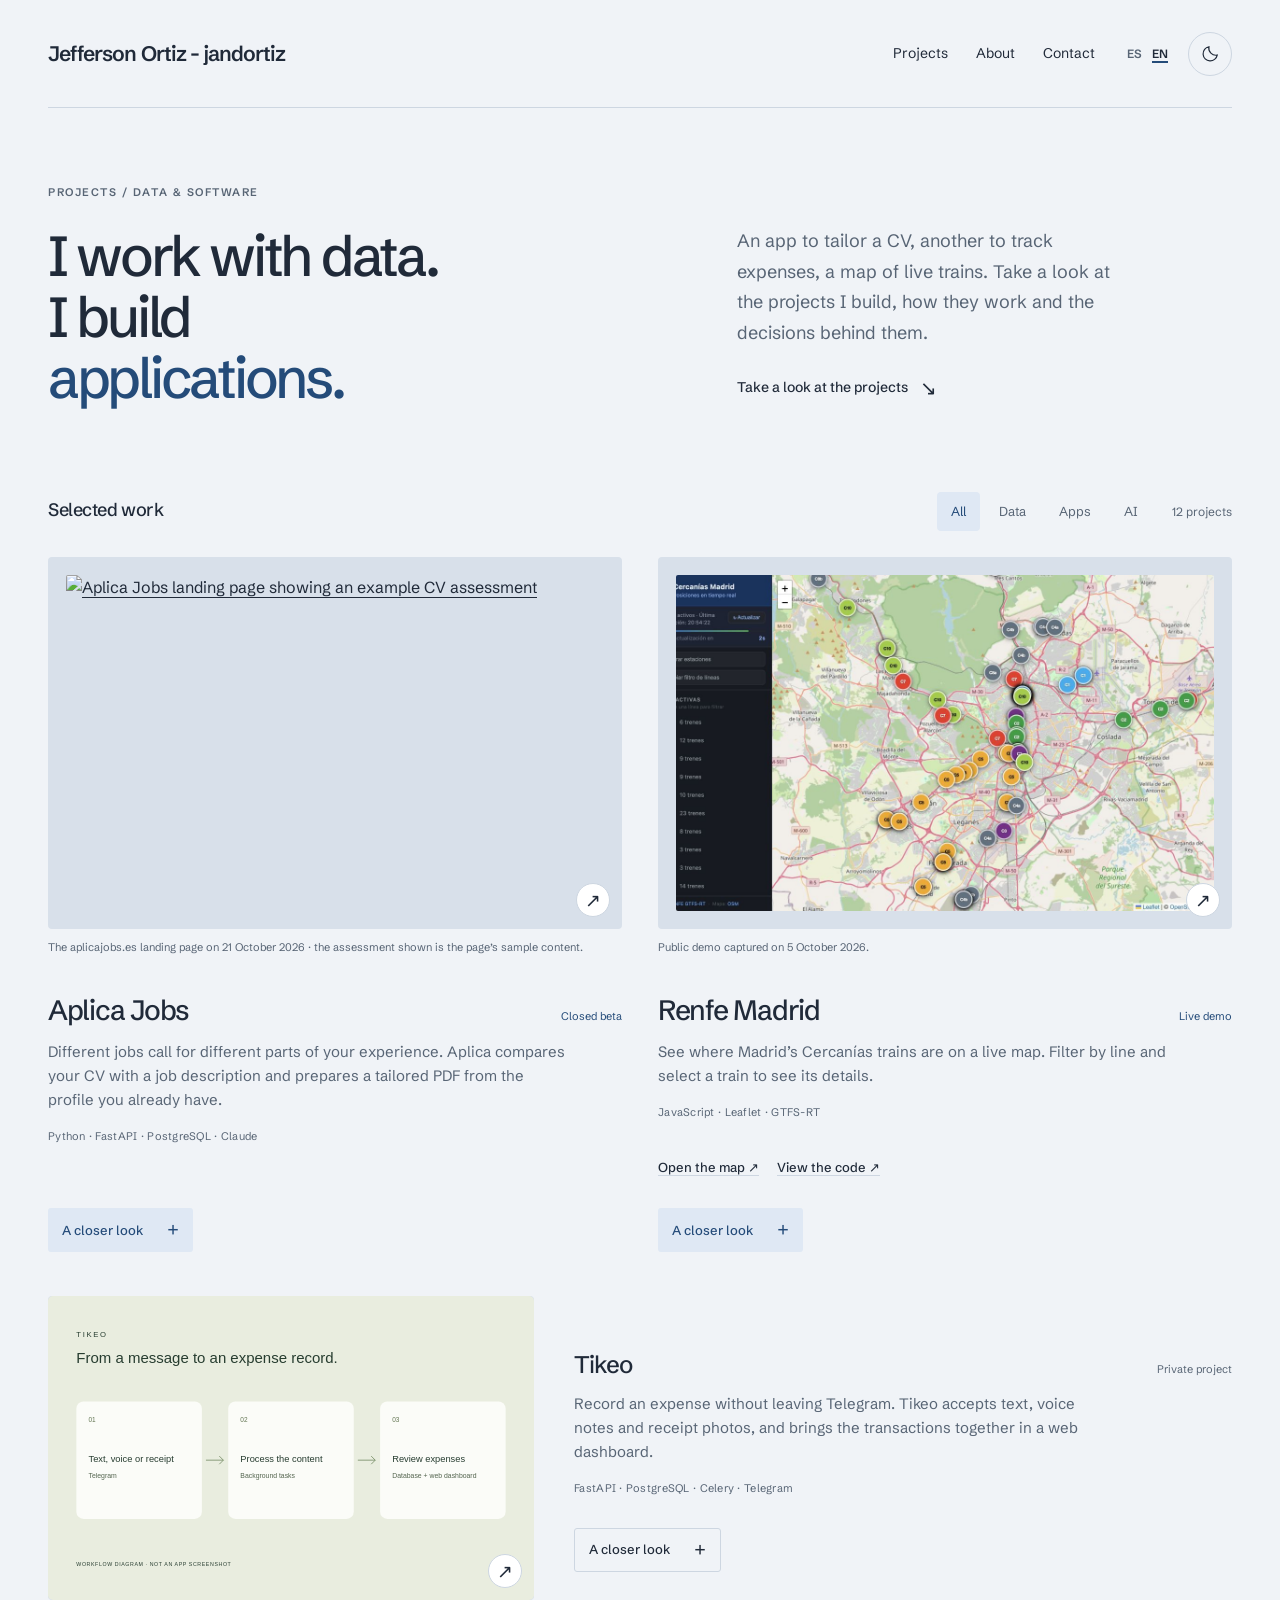
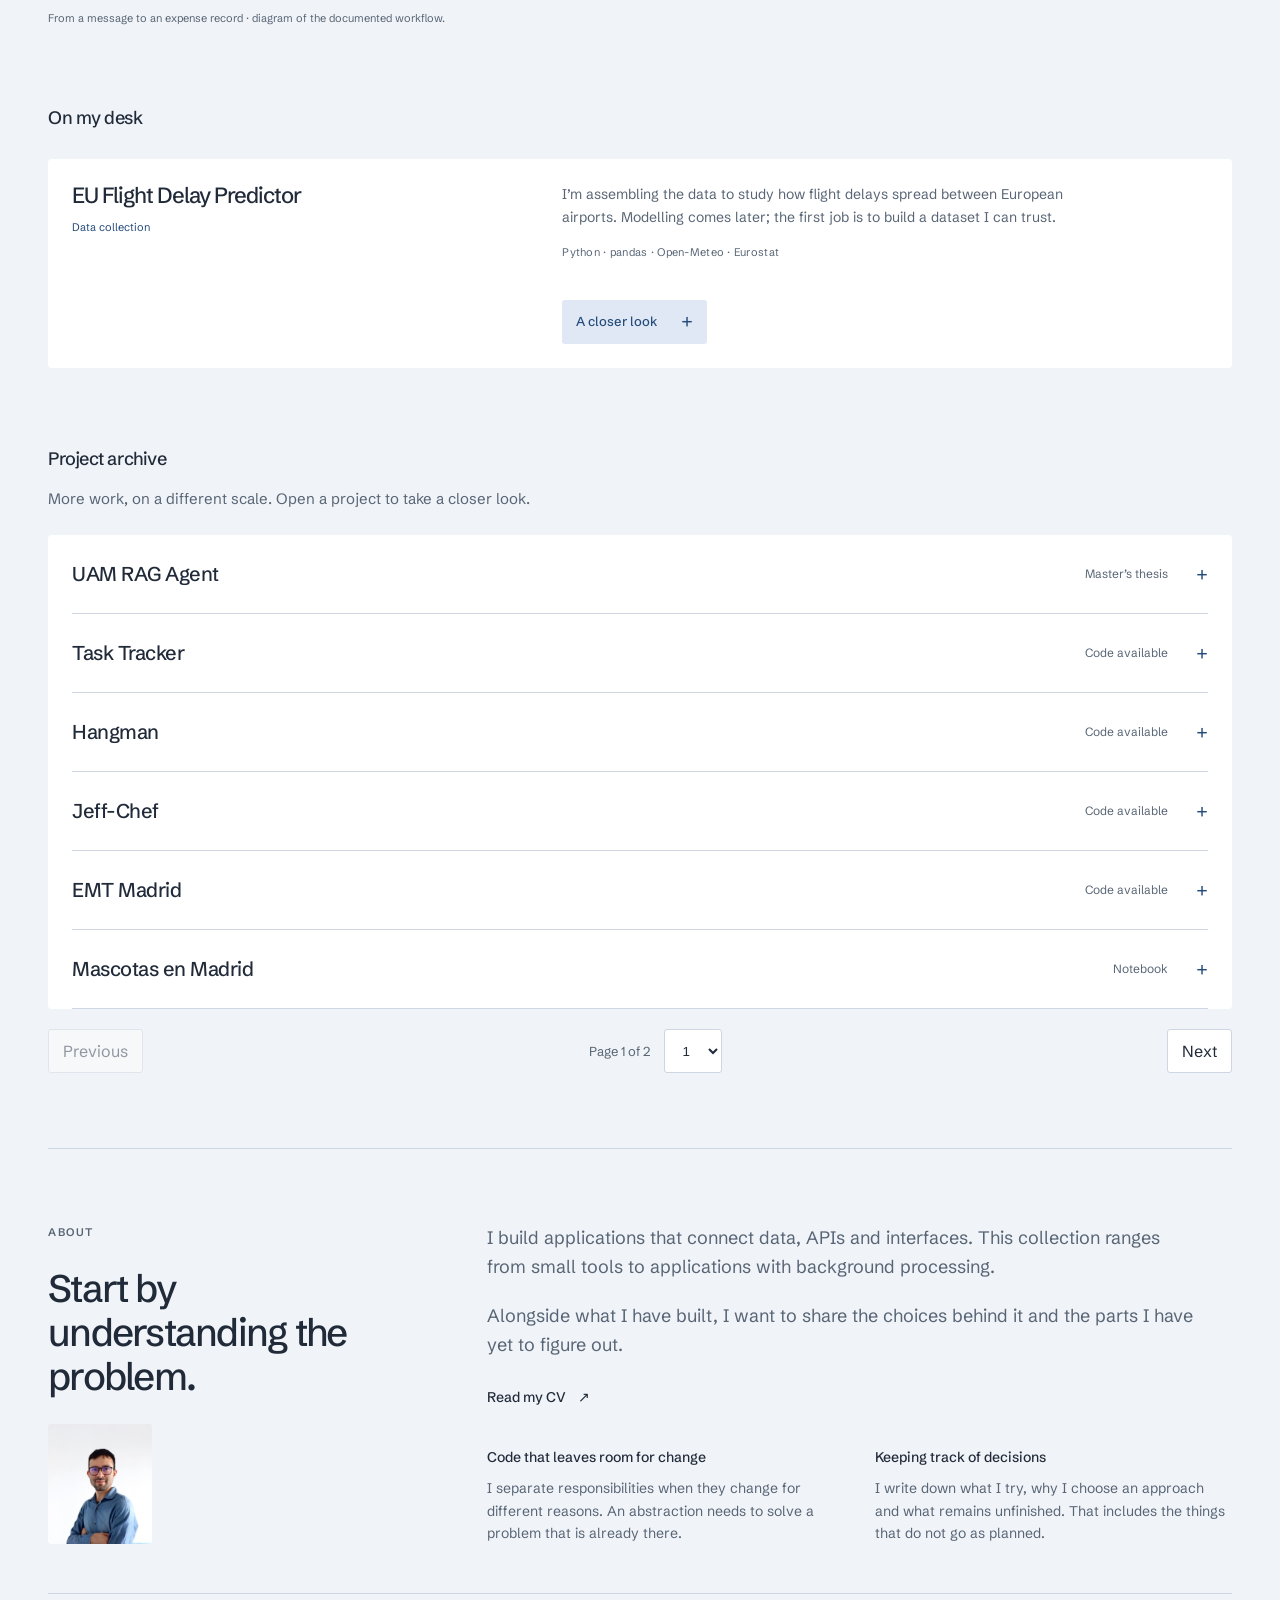
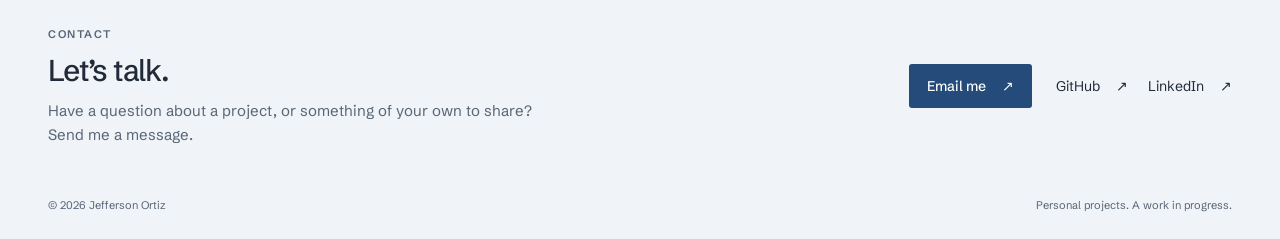
==== commit cff33511: "feat: update the aplicajobs project." ====
--- a/en/index.html
+++ b/en/index.html
@@ -64,15 +64,15 @@
 <article class="project" id="aplica" data-project data-categories="apps ai">
   <figure>
     <a class="project-image" href="https://aplicajobs.es" target="_blank" rel="noopener noreferrer" aria-label="Visit the Aplica Jobs website (opens separately)">
-      <img src="/imgs/projects/aplica.jpg" alt="Aplica Jobs landing page showing an example CV assessment" width="1440" height="989" fetchpriority="high" decoding="async">
+      <img src="/imgs/projects/aplica-live.jpg" alt="Aplica Jobs landing page showing an example CV assessment" width="1440" height="989" fetchpriority="high" decoding="async">
       <span class="zoom-mark" aria-hidden="true">↗</span>
     </a>
-    <figcaption>Local landing page · the assessment shown is the page’s sample content.</figcaption>
+    <figcaption>The aplicajobs.es landing page on 21 October 2026 · the assessment shown is the page’s sample content.</figcaption>
   </figure>
   <div class="project-copy">
     <div class="project-heading">
       <h3>Aplica Jobs</h3>
-      <span class="status">Local development</span>
+      <span class="status">Closed beta</span>
     </div>
     <p class="project-description">Different jobs call for different parts of your experience. Aplica compares your CV with a job description and prepares a tailored PDF from the profile you already have.</p>
     <p class="stack">Python · FastAPI · PostgreSQL · Claude</p>
@@ -83,9 +83,9 @@
       <h4>A deliberate choice</h4>
       <p>Code applies rules to the model’s assessment of the match. The final assessment is not left entirely to the language model.</p>
       <h4>Where it stands</h4>
-      <p>It runs locally. Job descriptions are pasted as text, and there is no payment system or public demo yet. The images show the landing page and its examples, not a real application.</p>
-      <a class="text-link" href="/imgs/projects/aplica.jpg" data-gallery data-alt="Aplica Jobs landing page showing an example CV assessment" data-caption="Local landing page · the assessment shown is the page’s sample content.">View project image <span aria-hidden="true">↗</span></a>
-      <a class="text-link" href="/imgs/projects/aplica-process.jpg" data-gallery data-alt="Landing page section explaining Aplica’s three steps" data-caption="How it works · a capture of the local landing page, not a backend run.">View another image <span aria-hidden="true">↗</span></a>
+      <p>It’s live at aplicajobs.es as a closed beta, so you need an invitation to sign up. Job descriptions are pasted in as text, and credits can’t be bought online yet. The images show the landing page and its sample content, not a real application.</p>
+      <a class="text-link" href="/imgs/projects/aplica-live.jpg" data-gallery data-alt="Aplica Jobs landing page showing an example CV assessment" data-caption="The aplicajobs.es landing page on 21 October 2026 · the assessment shown is the page’s sample content.">View project image <span aria-hidden="true">↗</span></a>
+      <a class="text-link" href="/imgs/projects/aplica-live-process.jpg" data-gallery data-alt="Landing page section explaining Aplica’s three steps" data-caption="How it works · a capture of the live landing page, not a backend run.">View another image <span aria-hidden="true">↗</span></a>
     </details>
   </div>
 </article>
